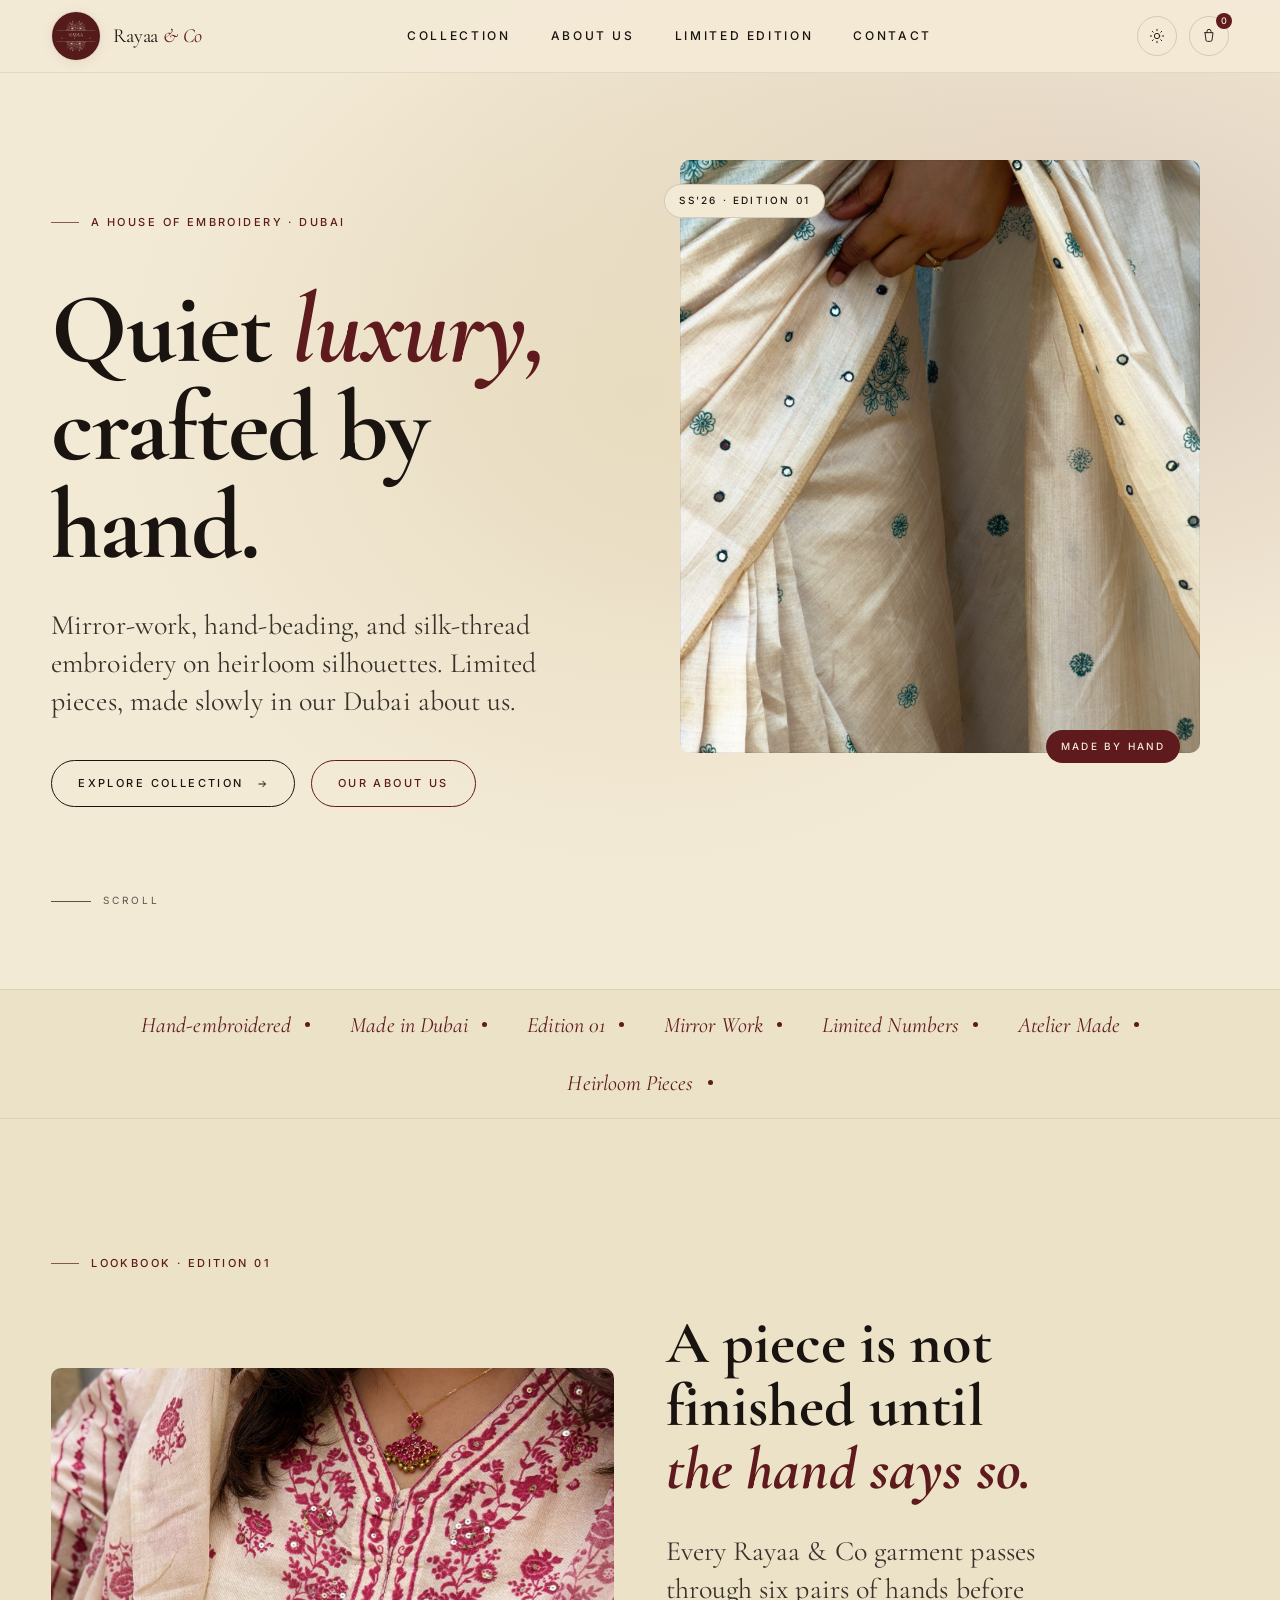
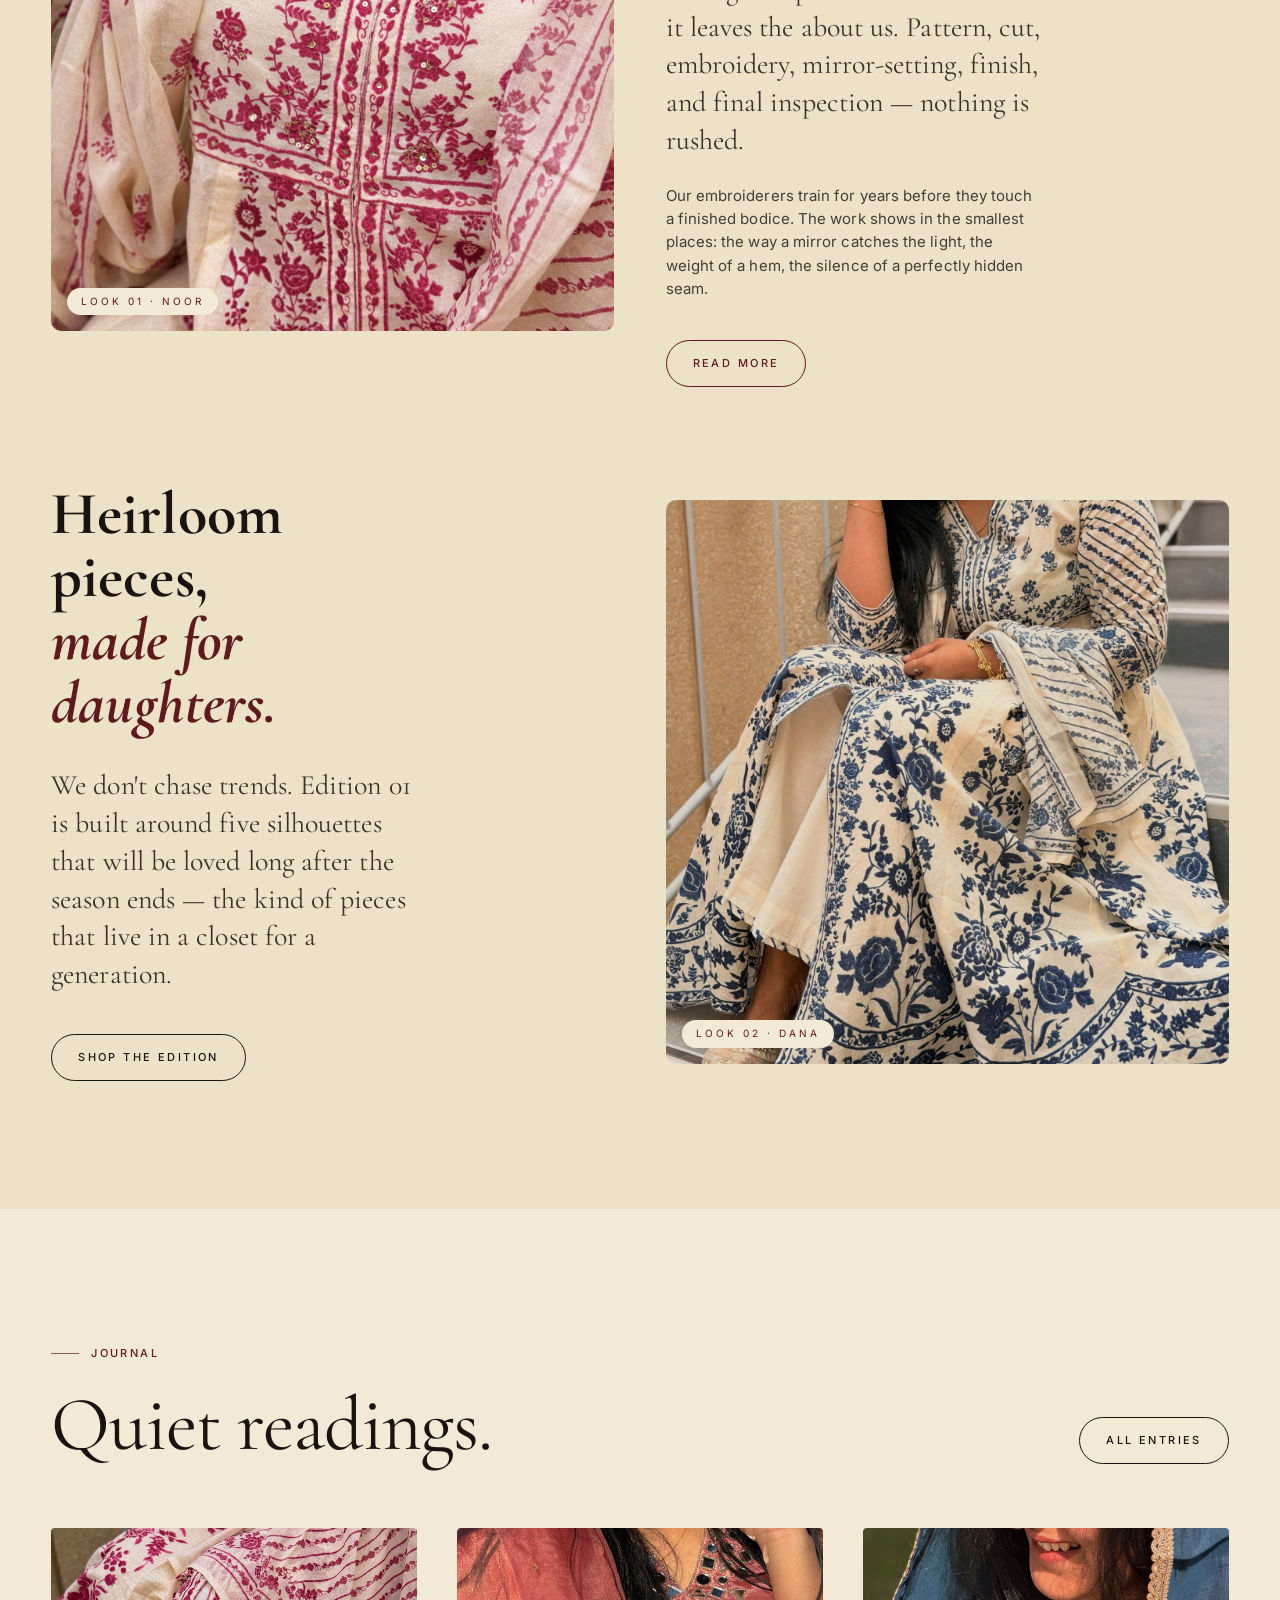
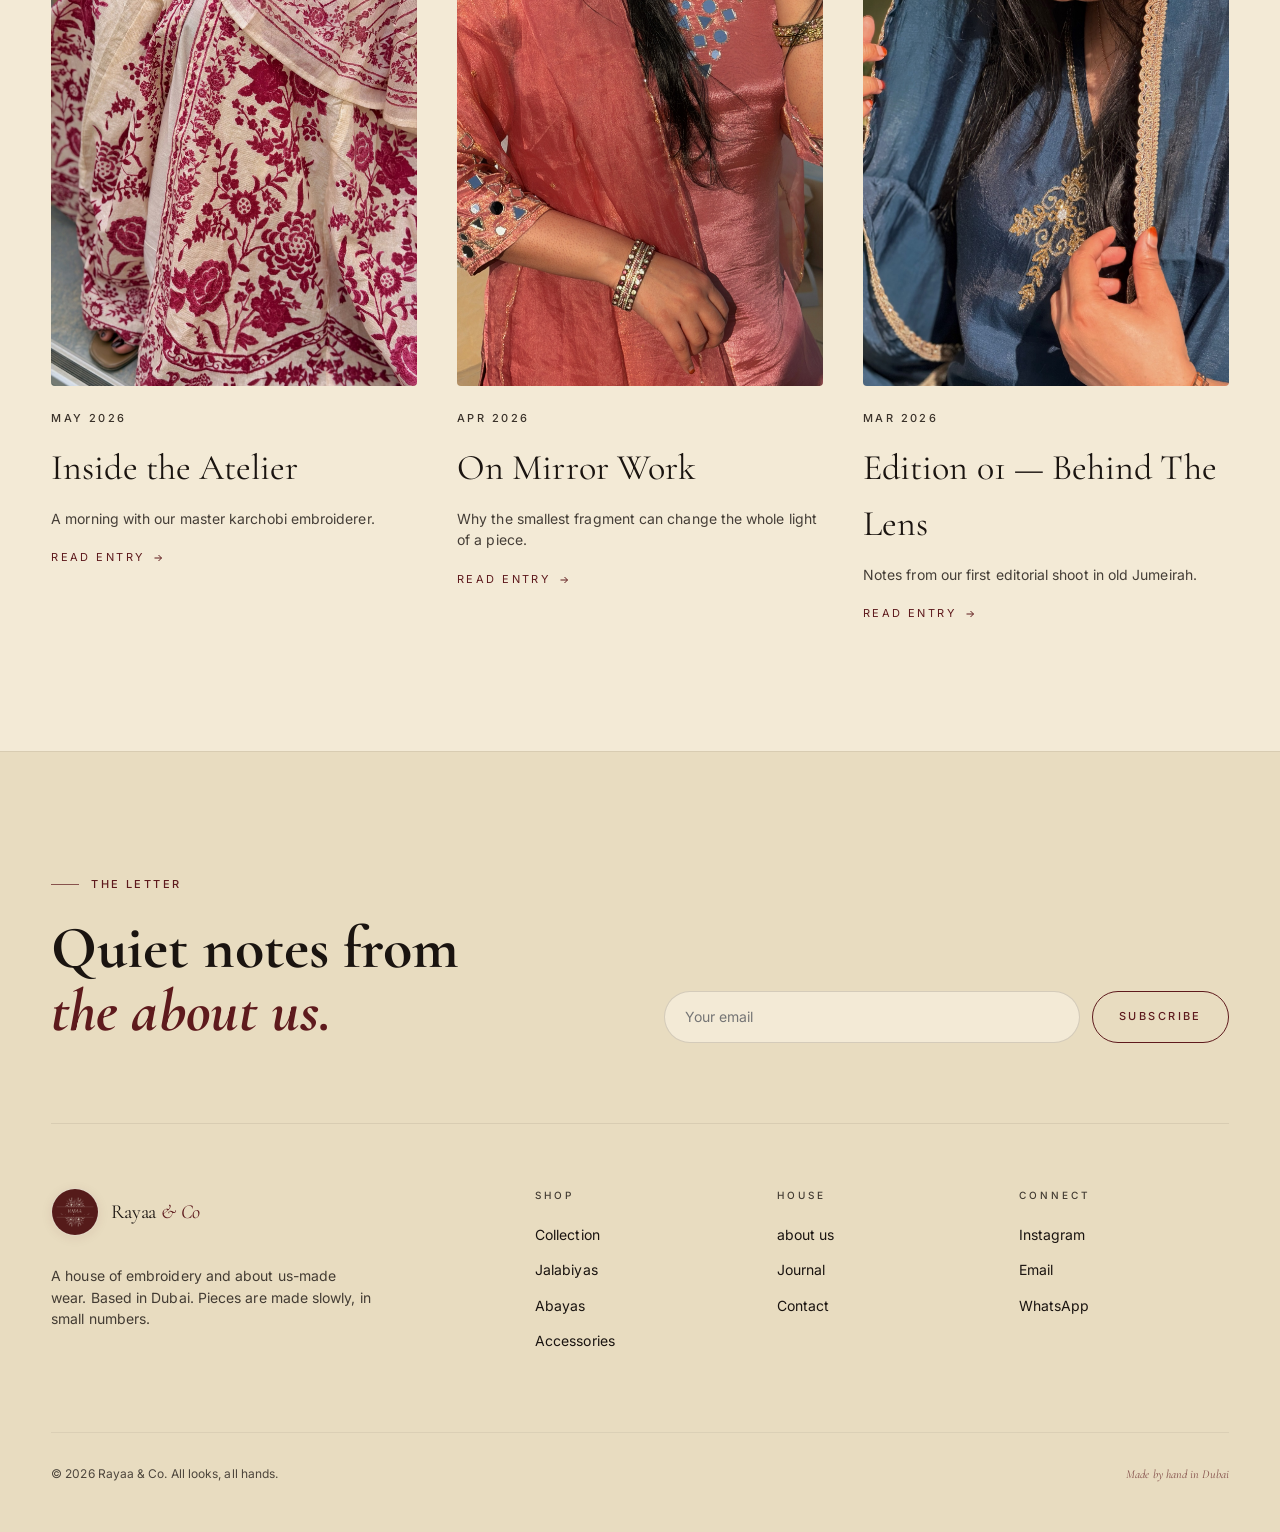
==== index.html @ 9dae48d7 "initial commit" ====
<!doctype html>
<html lang="en">
  <head>
    <meta charset="utf-8" />
    <meta
      name="viewport"
      content="width=device-width, initial-scale=1, viewport-fit=cover"
    />
    <meta
      name="theme-color"
      content="#f3ead6"
      media="(prefers-color-scheme: light)"
    />
    <meta
      name="theme-color"
      content="#14100c"
      media="(prefers-color-scheme: dark)"
    />
    <title>Rayaa & Co — A House of Embroidery</title>
    <meta
      name="description"
      content="Quiet luxury, crafted by hand. Mirror-work, hand-beading and silk-thread embroidery on heirloom silhouettes. Dubai."
    />
    <link rel="icon" href="assets/logo-img.PNG" type="image/png" />
    <link rel="apple-touch-icon" href="assets/logo-img.PNG" />
    <link rel="preload" as="image" href="assets/images/look-09.jpg" />
    <link rel="stylesheet" href="assets/css/styles.css" />
    <script>
      (function () {
        try {
          var t = localStorage.getItem("rayaa-theme");
          if (!t)
            t = matchMedia("(prefers-color-scheme: dark)").matches
              ? "dark"
              : "light";
          document.documentElement.setAttribute("data-theme", t);
        } catch (e) {}
      })();
    </script>
  </head>
  <body>
    <header class="site-header">
      <div class="wrap nav-inner">
        <a href="index.html" class="logo-link" aria-label="Rayaa & Co — home">
          <span class="logo-mark" aria-hidden="true"
            ><img src="assets/logo-img.PNG" alt="" width="36" height="36"
          /></span>
          <span class="logo-text">Rayaa <em>&amp; Co</em></span>
        </a>
        <nav class="nav-links" aria-label="Primary">
          <a href="collection.html" data-nav-link="collection" class="nav-link"
            >Collection</a
          >
          <a href="about us.html" data-nav-link="about us" class="nav-link"
            >about us</a
          >
          <a
            href="limitededition.html"
            data-nav-link="Limited Edition"
            class="nav-link"
            >Limited Edition</a
          >
          <a href="contact.html" data-nav-link="contact" class="nav-link"
            >Contact</a
          >
        </nav>
        <div class="nav-actions">
          <button
            type="button"
            class="icon-btn theme-toggle"
            aria-label="Switch theme"
          >
            <svg
              width="16"
              height="16"
              viewBox="0 0 24 24"
              fill="none"
              stroke="currentColor"
              stroke-width="1.4"
              stroke-linecap="round"
              stroke-linejoin="round"
            >
              <g class="icon-sun">
                <circle cx="12" cy="12" r="4"></circle>
                <path
                  d="M12 2v2M12 20v2M4.93 4.93l1.41 1.41M17.66 17.66l1.41 1.41M2 12h2M20 12h2M4.93 19.07l1.41-1.41M17.66 6.34l1.41-1.41"
                ></path>
              </g>
              <g class="icon-moon" style="display: none">
                <path d="M21 12.8A9 9 0 1 1 11.2 3a7 7 0 0 0 9.8 9.8Z"></path>
              </g>
            </svg>
          </button>
          <button type="button" class="icon-btn" aria-label="Cart">
            <svg
              width="16"
              height="16"
              viewBox="0 0 24 24"
              fill="none"
              stroke="currentColor"
              stroke-width="1.4"
              stroke-linecap="round"
              stroke-linejoin="round"
            >
              <path
                d="M6 7h12l-1.5 11.2A2 2 0 0 1 14.5 20h-5A2 2 0 0 1 7.5 18.2L6 7Z"
              ></path>
              <path d="M9 7V5a3 3 0 0 1 6 0v2"></path>
            </svg>
            <span class="cart-count">0</span>
          </button>
          <button
            type="button"
            class="icon-btn hamburger"
            aria-label="Open menu"
            aria-expanded="false"
            aria-controls="mobile-nav"
          >
            <span class="bar"></span><span class="bar"></span>
          </button>
        </div>
      </div>
    </header>

    <div id="mobile-nav" class="mobile-nav" aria-hidden="true">
      <button
        type="button"
        class="mobile-nav-backdrop"
        aria-label="Close menu"
      ></button>
      <nav class="mobile-nav-panel" aria-label="Mobile">
        <div class="mobile-nav-head">
          <span class="eyebrow no-rule">Menu</span
          ><span class="badge-text">SS'26 · Edition 01</span>
        </div>
        <ul class="mobile-nav-list">
          <li>
            <a href="collection.html" data-nav-link="collection"
              ><span class="label">Collection</span
              ><span class="num">01</span></a
            >
          </li>
          <li>
            <a href="about us.html" data-nav-link="about us"
              ><span class="label">about us</span><span class="num">02</span></a
            >
          </li>
          <li>
            <a href="limitededition.html" data-nav-link="journal"
              ><span class="label">Journal</span><span class="num">03</span></a
            >
          </li>
          <li>
            <a href="contact.html" data-nav-link="contact"
              ><span class="label">Contact</span><span class="num">04</span></a
            >
          </li>
        </ul>
        <div class="mobile-nav-foot">
          <a href="mailto:hello@rayaaandco.com">hello@rayaaandco.com</a>
          <a
            class="ig"
            href="https://instagram.com/rayaa_and_co"
            target="_blank"
            rel="noreferrer"
            >@rayaa_and_co</a
          >
          <p class="note">Made by hand in Dubai</p>
        </div>
      </nav>
    </div>

    <main>
      <section class="hero">
        <div class="wrap hero-grid">
          <div>
            <p class="hero-eyebrow eyebrow">A House of Embroidery · Dubai</p>
            <h1 class="display">
              Quiet <em>luxury,</em><br />crafted by hand.
            </h1>
            <p class="hero-lede lede mt-8 max-w-42">
              Mirror-work, hand-beading, and silk-thread embroidery on heirloom
              silhouettes. Limited pieces, made slowly in our Dubai about us.
            </p>
            <div class="hero-cta mt-10 flex flex-wrap gap-4 items-center">
              <a href="collection.html" class="btn">
                Explore Collection
                <svg
                  width="12"
                  height="12"
                  viewBox="0 0 24 24"
                  fill="none"
                  stroke="currentColor"
                  stroke-width="2"
                >
                  <path d="M5 12h14M13 6l6 6-6 6" />
                </svg>
              </a>
              <a href="about us.html" class="btn btn-maroon">Our about us</a>
            </div>
          </div>

          <div class="hero-image-col">
            <div class="hero-image-wrap">
              <div class="hero-frame">
                <div class="img">
                  <img
                    src="assets/images/look-09.jpg"
                    alt="Rayaa & Co — hero look"
                    fetchpriority="high"
                    decoding="async"
                  />
                </div>
              </div>
              <span class="hero-pill tl">SS'26 · Edition 01</span>
              <span class="hero-pill br">Made by hand</span>
            </div>
          </div>
        </div>

        <div class="wrap scroll-indicator">
          <span class="rule"></span>Scroll
        </div>
      </section>

      <div class="marquee" id="marquee" aria-hidden="true"></div>

      <section style="background: var(--bg-soft)">
        <div class="wrap">
          <p class="eyebrow mb-10">Lookbook · Edition 01</p>

          <div class="split">
            <div>
              <div class="lookbook-img">
                <img
                  src="assets/images/look-04.jpg"
                  alt="Editorial Look 01"
                  loading="lazy"
                  decoding="async"
                />
                <span class="pill">Look 01 · Noor</span>
              </div>
            </div>
            <div>
              <div class="max-w-42">
                <h2 class="h-lg">
                  A piece is not finished until <br /><em>the hand says so.</em>
                </h2>
                <p class="lede mt-8">
                  Every Rayaa &amp; Co garment passes through six pairs of hands
                  before it leaves the about us. Pattern, cut, embroidery,
                  mirror-setting, finish, and final inspection — nothing is
                  rushed.
                </p>
                <p class="mt-6 opacity-80">
                  Our embroiderers train for years before they touch a finished
                  bodice. The work shows in the smallest places: the way a
                  mirror catches the light, the weight of a hem, the silence of
                  a perfectly hidden seam.
                </p>
                <a href="about us.html" class="btn btn-maroon mt-10"
                  >Read more</a
                >
              </div>
            </div>
          </div>

          <div class="split reverse mt-24">
            <div>
              <div class="lookbook-img">
                <img
                  src="assets/images/look-13.jpg"
                  alt="Editorial Look 02"
                  loading="lazy"
                  decoding="async"
                />
                <span class="pill">Look 02 · Dana</span>
              </div>
            </div>
            <div>
              <div class="max-w-42">
                <h2 class="h-lg">
                  Heirloom pieces, <br /><em>made for daughters.</em>
                </h2>
                <p class="lede mt-8">
                  We don't chase trends. Edition 01 is built around five
                  silhouettes that will be loved long after the season ends —
                  the kind of pieces that live in a closet for a generation.
                </p>
                <a href="collection.html" class="btn mt-10">Shop the Edition</a>
              </div>
            </div>
          </div>
        </div>
      </section>

      <section>
        <div class="wrap">
          <div
            class="flex flex-col md:flex-row md:items-end md:justify-between gap-6 md:gap-10 mb-12 md:mb-16"
          >
            <div>
              <p class="eyebrow mb-6">Journal</p>
              <h2 class="h-xl">Quiet readings.</h2>
            </div>
            <div>
              <a href="limitededition.html" class="btn inline-flex"
                >All entries</a
              >
            </div>
          </div>
          <div
            class="grid grid-cols-1 md:grid-cols-3 gap-10"
            id="journal-teaser"
          ></div>
        </div>
      </section>
    </main>

    <footer class="site-footer">
      <div class="wrap">
        <div class="footer-letter">
          <div>
            <p class="eyebrow mb-6">The Letter</p>
            <h3 class="h-lg">Quiet notes from <br /><em>the about us.</em></h3>
          </div>
          <form class="footer-form" id="newsletter-form" novalidate>
            <input
              type="email"
              name="email"
              placeholder="Your email"
              aria-label="Your email"
            />
            <button type="submit" class="btn btn-maroon">Subscribe</button>
          </form>
        </div>

        <div class="footer-cols">
          <div class="footer-brand">
            <a
              href="index.html"
              class="logo-link"
              aria-label="Rayaa & Co — home"
            >
              <span class="logo-mark size-48"
                ><img src="assets/logo-img.PNG" alt="" width="48" height="48"
              /></span>
              <span class="logo-text">Rayaa <em>&amp; Co</em></span>
            </a>
            <p>
              A house of embroidery and about us-made wear. Based in Dubai.
              Pieces are made slowly, in small numbers.
            </p>
          </div>
          <div class="footer-col">
            <h4>Shop</h4>
            <ul>
              <li><a href="collection.html">Collection</a></li>
              <li><a href="collection.html?cat=jalabiyas">Jalabiyas</a></li>
              <li><a href="collection.html?cat=abayas">Abayas</a></li>
              <li><a href="collection.html?cat=accessories">Accessories</a></li>
            </ul>
          </div>
          <div class="footer-col">
            <h4>House</h4>
            <ul>
              <li><a href="about us.html">about us</a></li>
              <li><a href="limitededition.html">Journal</a></li>
              <li><a href="contact.html">Contact</a></li>
            </ul>
          </div>
          <div class="footer-col">
            <h4>Connect</h4>
            <ul>
              <li>
                <a
                  href="https://instagram.com/rayaa_and_co"
                  target="_blank"
                  rel="noreferrer"
                  >Instagram</a
                >
              </li>
              <li><a href="mailto:hello@rayaaandco.com">Email</a></li>
              <li>
                <a
                  href="https://wa.me/971000000000"
                  target="_blank"
                  rel="noreferrer"
                  >WhatsApp</a
                >
              </li>
            </ul>
          </div>
        </div>

        <div class="footer-base">
          <p>
            © <span data-year>2026</span> Rayaa &amp; Co. All looks, all hands.
          </p>
          <p class="signature">Made by hand in Dubai</p>
        </div>
      </div>
    </footer>

    <script src="assets/js/products.js" defer></script>
    <script src="assets/js/main.js" defer></script>
    <script defer>
      document.addEventListener("DOMContentLoaded", function () {
        if (window.RAYAA) {
          window.RAYAA.renderMarquee("marquee");
          window.RAYAA.renderProductGrid("featured-grid", 8);
          window.RAYAA.renderJournalTeaser("journal-teaser");
          var vb = document.getElementById("view-all-btn");
          if (vb && window.RAYAA_PRODUCTS)
            vb.textContent = "View All (" + window.RAYAA_PRODUCTS.length + ")";
        }
      });
    </script>
  </body>
</html>
---- assets/css/styles.css ----
/* ─────────────────────────────────────────────────────────────────────────
   RAYAA & CO — Static site (no animations / no transitions)
   ───────────────────────────────────────────────────────────────────────── */

@import url("https://fonts.googleapis.com/css2?family=Cormorant+Garamond:ital,wght@0,400;0,500;0,600;1,400;1,500;1,600&family=Inter:wght@300;400;500;600&display=swap");

:root {
  --bg: #f3ead6;
  --bg-soft: #ece2c8;
  --bg-warm: #e8dcc0;
  --ink: #1a1410;
  --ink-soft: #3a322a;
  --maroon: #5e1a1d;
  --maroon-deep: #3f1012;
  --rule: rgba(26, 20, 16, 0.14);
  --rule-soft: rgba(26, 20, 16, 0.08);
  --paper: #faf3e0;

  --font-display: "Cormorant Garamond", "EB Garamond", Garamond, serif;
  --font-body: "Inter", system-ui, -apple-system, sans-serif;

  --gutter: clamp(20px, 4vw, 56px);
  --section-pad: clamp(72px, 10vw, 160px);
  --radius-image: 4px;
}

[data-theme="dark"] {
  --bg: #14100c;
  --bg-soft: #1a1410;
  --bg-warm: #221a14;
  --ink: #f0e6cf;
  --ink-soft: #c8b89b;
  --maroon: #c4555a;
  --maroon-deep: #8b2c30;
  --rule: rgba(240, 230, 207, 0.18);
  --rule-soft: rgba(240, 230, 207, 0.08);
  --paper: #1f1812;
}

* {
  box-sizing: border-box;
}

*::before,
*::after {
  box-sizing: border-box;
}

html,
body {
  margin: 0;
  padding: 0;
}

html,
body {
  overflow-x: clip;
}

body {
  background: var(--bg);
  color: var(--ink);
  font-family: var(--font-body);
  font-size: 15px;
  line-height: 1.55;
  letter-spacing: 0.005em;
  -webkit-font-smoothing: antialiased;
  text-rendering: optimizeLegibility;
  min-height: 100vh;
}

img,
svg {
  display: block;
  max-width: 100%;
}

img {
  height: auto;
}

a {
  color: inherit;
  text-decoration: none;
}

button {
  font: inherit;
  cursor: pointer;
  background: none;
  border: 0;
  color: inherit;
  padding: 0;
}

input,
textarea,
select {
  font: inherit;
  color: inherit;
}

ul,
ol {
  list-style: none;
  margin: 0;
  padding: 0;
}

h1,
h2,
h3,
h4,
h5,
h6,
p {
  margin: 0;
}

main {
  display: block;
}

/* Typography */
.font-display {
  font-family: var(--font-display);
  font-weight: 400;
}

.font-body {
  font-family: var(--font-body);
}

.italic {
  font-style: italic;
}

.eyebrow {
  font-family: var(--font-body);
  font-size: 11px;
  font-weight: 500;
  letter-spacing: 0.22em;
  text-transform: uppercase;
  color: var(--maroon);
  display: inline-flex;
  align-items: center;
  gap: 12px;
}

.eyebrow::before {
  content: "";
  width: 28px;
  height: 1px;
  background: currentColor;
  opacity: 0.7;
}

.eyebrow.no-rule::before {
  display: none;
}

.display {
  font-family: var(--font-display);
  font-size: 100px;
  line-height: 0.98;
  letter-spacing: -0.02em;
}

.display em {
  font-style: italic;
  color: var(--maroon);
}

.h-xl {
  font-family: var(--font-display);
  font-size: clamp(36px, 6vw, 84px);
  font-weight: 400;
  line-height: 1.02;
  letter-spacing: -0.015em;
}

.h-lg {
  font-family: var(--font-display);
  font-size: 60px;
  /* font-weight: 400; */
  line-height: 1.05;
}

.h-md {
  font-family: var(--font-display);
  font-size: clamp(22px, 3vw, 36px);
  font-weight: 400;
}

.lede {
  font-family: var(--font-display);
  font-size: clamp(19px, 2.4vw, 28px);
  line-height: 1.35;
  color: var(--ink-soft);
}

.h-xl em,
.h-lg em,
.h-md em {
  font-style: italic;
  color: var(--maroon);
}

.display,
.h-xl,
.h-lg {
  overflow-wrap: anywhere;
  word-break: normal;
}

.max-w-14 {
  max-width: 14ch;
}

.max-w-16 {
  max-width: 16ch;
}

.max-w-18 {
  max-width: 18ch;
}

.max-w-22 {
  max-width: 22ch;
}

.max-w-36 {
  max-width: 36ch;
}

.max-w-42 {
  max-width: 42ch;
}

.max-w-44 {
  max-width: 44ch;
}

.max-w-48 {
  max-width: 48ch;
}

.opacity-50 {
  opacity: 0.5;
}

.opacity-60 {
  opacity: 0.6;
}

.opacity-70 {
  opacity: 0.7;
}

.opacity-80 {
  opacity: 0.8;
}

.opacity-85 {
  opacity: 0.85;
}

/* Layout */
.wrap {
  max-width: 1440px;
  margin: 0 auto;
  padding-left: max(var(--gutter), env(safe-area-inset-left));
  padding-right: max(var(--gutter), env(safe-area-inset-right));
  position: relative;
}

section {
  padding: var(--section-pad) 0;
  position: relative;
}

.relative {
  position: relative;
}

.absolute {
  position: absolute;
}

.fixed {
  position: fixed;
}

.inset-0 {
  top: 0;
  right: 0;
  bottom: 0;
  left: 0;
}

.z-10 {
  z-index: 10;
}

.z-20 {
  z-index: 20;
}

.z-40 {
  z-index: 40;
}

.z-50 {
  z-index: 50;
}

.flex {
  display: flex;
}

.inline-flex {
  display: inline-flex;
}

.grid {
  display: grid;
}

.items-center {
  align-items: center;
}

.items-end {
  align-items: flex-end;
}

.items-start {
  align-items: flex-start;
}

.items-baseline {
  align-items: baseline;
}

.items-stretch {
  align-items: stretch;
}

.justify-between {
  justify-content: space-between;
}

.justify-center {
  justify-content: center;
}

.flex-1 {
  flex: 1 1 0;
}

.flex-col {
  flex-direction: column;
}

.flex-wrap {
  flex-wrap: wrap;
}

.gap-2 {
  gap: 0.5rem;
}

.gap-3 {
  gap: 0.75rem;
}

.gap-4 {
  gap: 1rem;
}

.gap-6 {
  gap: 1.5rem;
}

.gap-8 {
  gap: 2rem;
}

.gap-10 {
  gap: 2.5rem;
}

.gap-12 {
  gap: 3rem;
}

.gap-y-12 {
  row-gap: 3rem;
}

.gap-y-24 {
  row-gap: 6rem;
}

.gap-x-8 {
  column-gap: 2rem;
}

.text-right {
  text-align: right;
}

.text-center {
  text-align: center;
}

.uppercase {
  text-transform: uppercase;
}

.block {
  display: block;
}

.hidden {
  display: none;
}

.mt-1 {
  margin-top: 0.25rem;
}

.mt-3 {
  margin-top: 0.75rem;
}

.mt-4 {
  margin-top: 1rem;
}

.mt-5 {
  margin-top: 1.25rem;
}

.mt-6 {
  margin-top: 1.5rem;
}

.mt-8 {
  margin-top: 2rem;
}

.mt-10 {
  margin-top: 2.5rem;
}

.mt-12 {
  margin-top: 3rem;
}

.mt-14 {
  margin-top: 3.5rem;
}

.mt-16 {
  margin-top: 4rem;
}

.mt-20 {
  margin-top: 5rem;
}

.mt-24 {
  margin-top: clamp(56px, 9vw, 96px);
}

.mb-3 {
  margin-bottom: 0.75rem;
}

.mb-5 {
  margin-bottom: 1.25rem;
}

.mb-6 {
  margin-bottom: 1.5rem;
}

.mb-8 {
  margin-bottom: 2rem;
}

.mb-10 {
  margin-bottom: 2.5rem;
}

.mb-12 {
  margin-bottom: 3rem;
}

.mb-14 {
  margin-bottom: 3.5rem;
}

.pt-6 {
  padding-top: 1.5rem;
}

.pt-8 {
  padding-top: 2rem;
}

.pt-12 {
  padding-top: 3rem;
}

.pt-16 {
  padding-top: 4rem;
}

.pt-32 {
  padding-top: 8rem;
}

.pt-40 {
  padding-top: 10rem;
}

.pb-16 {
  padding-bottom: 4rem;
}

.pb-20 {
  padding-bottom: 5rem;
}

.space-y-1>*+* {
  margin-top: 0.25rem;
}

.space-y-3>*+* {
  margin-top: 0.75rem;
}

.space-y-4>*+* {
  margin-top: 1rem;
}

.space-y-6>*+* {
  margin-top: 1.5rem;
}

.text-sm {
  font-size: 0.875rem;
}

.text-base {
  font-size: 1rem;
}

.text-xs {
  font-size: 0.75rem;
}

.tracking-wider {
  letter-spacing: 0.22em;
}

.tracking-widest {
  letter-spacing: 0.3em;
}

.font-medium {
  font-weight: 500;
}

.sr-only {
  position: absolute;
  width: 1px;
  height: 1px;
  padding: 0;
  margin: -1px;
  overflow: hidden;
  clip: rect(0, 0, 0, 0);
  white-space: nowrap;
  border: 0;
}

/* Grid helpers */
.grid-cols-1 {
  grid-template-columns: 1fr;
}

.grid-cols-2 {
  grid-template-columns: repeat(2, minmax(0, 1fr));
}

.grid-cols-12 {
  grid-template-columns: repeat(12, minmax(0, 1fr));
}

.col-span-12 {
  grid-column: span 12 / span 12;
}

.col-span-2 {
  grid-column: span 2 / span 2;
}

@media (min-width: 768px) {
  .md\:grid-cols-2 {
    grid-template-columns: repeat(2, minmax(0, 1fr));
  }

  .md\:grid-cols-3 {
    grid-template-columns: repeat(3, minmax(0, 1fr));
  }

  .md\:grid-cols-4 {
    grid-template-columns: repeat(4, minmax(0, 1fr));
  }

  .md\:grid-cols-5 {
    grid-template-columns: repeat(5, minmax(0, 1fr));
  }

  .md\:flex-row {
    flex-direction: row;
  }

  .md\:items-end {
    align-items: flex-end;
  }

  .md\:justify-between {
    justify-content: space-between;
  }

  .md\:hidden {
    display: none;
  }

  .md\:flex {
    display: flex;
  }

  .md\:inline-flex {
    display: inline-flex;
  }

  .md\:pt-40 {
    padding-top: 10rem;
  }

  .md\:mt-16 {
    margin-top: 4rem;
  }

  .md\:mt-20 {
    margin-top: 5rem;
  }

  .md\:mb-20 {
    margin-bottom: 5rem;
  }

  .md\:mb-16 {
    margin-bottom: 4rem;
  }

  .md\:gap-10 {
    gap: 2.5rem;
  }
}

/* Header / Nav */
.site-header {
  position: fixed;
  top: 0;
  left: 0;
  right: 0;
  z-index: 50;
  background: color-mix(in srgb, var(--bg) 92%, transparent);
  border-bottom: 1px solid var(--rule-soft);
  -webkit-backdrop-filter: blur(8px);
  backdrop-filter: blur(8px);
}

.nav-inner {
  display: flex;
  align-items: center;
  justify-content: space-between;
  height: 64px;
  gap: 12px;
}

@media (min-width: 768px) {
  .nav-inner {
    height: 72px;
  }
}

.logo-link {
  display: inline-flex;
  align-items: center;
  gap: 12px;
  flex-shrink: 0;
}

.logo-mark {
  width: 50px;
  height: 50px;
  border-radius: 50%;
  overflow: hidden;
  background: var(--bg);
  border: 1px solid var(--rule-soft);
  display: inline-flex;
  align-items: center;
  justify-content: center;
  flex-shrink: 0;
  box-shadow: 0 2px 12px rgba(94, 26, 29, 0.08);
}

.logo-mark img {
  width: 100%;
  height: 100%;
  object-fit: cover;
  object-position: center center;
  display: block;
}

.logo-mark.size-48 {
  width: 48px;
  height: 48px;
}

.logo-text {
  font-family: var(--font-display);
  font-size: 20px;
  letter-spacing: -0.01em;
  line-height: 1;
  display: none;
}

.logo-text em {
  color: var(--maroon);
  font-style: italic;
}

@media (min-width: 640px) {
  .logo-text {
    display: inline;
  }
}

.nav-links {
  display: none;
  align-items: center;
  gap: 40px;
}

@media (min-width: 768px) {
  .nav-links {
    display: flex;
  }
}

.nav-link {
  position: relative;
  font-size: 12px;
  font-weight: 500;
  letter-spacing: 0.22em;
  text-transform: uppercase;
  color: var(--ink);
  padding: 6px 0;
}

.nav-link.is-active {
  color: var(--maroon);
}

.nav-link.is-active::after {
  content: "";
  position: absolute;
  left: 0;
  bottom: -2px;
  width: 100%;
  height: 1px;
  background: var(--maroon);
}

.nav-actions {
  display: flex;
  align-items: center;
  gap: 8px;
}

@media (min-width: 768px) {
  .nav-actions {
    gap: 12px;
  }
}

.icon-btn {
  position: relative;
  display: inline-flex;
  align-items: center;
  justify-content: center;
  width: 40px;
  height: 40px;
  border-radius: 999px;
  border: 1px solid var(--rule);
  color: var(--ink);
  background: transparent;
}

.cart-count {
  position: absolute;
  top: -4px;
  right: -4px;
  width: 16px;
  height: 16px;
  font-size: 9px;
  display: inline-flex;
  align-items: center;
  justify-content: center;
  border-radius: 999px;
  background: var(--maroon);
  color: var(--bg);
  font-weight: 500;
}

/* Hamburger */
.hamburger {
  position: relative;
  display: inline-flex;
}

@media (min-width: 768px) {
  .hamburger {
    display: none;
  }
}

.hamburger .bar {
  display: block;
  width: 16px;
  height: 1.5px;
  background: currentColor;
  border-radius: 1px;
  position: absolute;
  left: 50%;
  top: 50%;
  transform: translate(-50%, -4px);
}

.hamburger .bar:nth-child(2) {
  transform: translate(-50%, 4px);
}

.hamburger.is-open .bar:nth-child(1) {
  transform: translate(-50%, 0) rotate(45deg);
}

.hamburger.is-open .bar:nth-child(2) {
  transform: translate(-50%, 0) rotate(-45deg);
}

/* Mobile sheet (no slide animation — open/close instant) */
.mobile-nav {
  position: fixed;
  inset: 0;
  z-index: 40;
  display: none;
}

.mobile-nav.is-open {
  display: block;
}

.mobile-nav-backdrop {
  position: absolute;
  inset: 0;
  background: color-mix(in srgb, var(--ink) 36%, transparent);
  -webkit-backdrop-filter: blur(6px);
  backdrop-filter: blur(6px);
  border: 0;
  width: 100%;
  height: 100%;
}

.mobile-nav-panel {
  position: absolute;
  top: 0;
  right: 0;
  height: 100dvh;
  width: 86%;
  max-width: 420px;
  background: var(--bg);
  border-left: 1px solid var(--rule-soft);
  display: flex;
  flex-direction: column;
  overflow: hidden;
}

.mobile-nav-head {
  display: flex;
  align-items: center;
  justify-content: space-between;
  padding: 20px 24px 24px;
  border-bottom: 1px solid var(--rule-soft);
}

.mobile-nav-head .badge-text {
  font-size: 10px;
  letter-spacing: 0.3em;
  text-transform: uppercase;
  opacity: 0.7;
}

.mobile-nav-list {
  flex: 1;
  overflow-y: auto;
  padding: 20px 24px;
  -webkit-overflow-scrolling: touch;
}

.mobile-nav-list li a {
  display: flex;
  align-items: baseline;
  justify-content: space-between;
  gap: 24px;
  padding: 18px 0;
  border-bottom: 1px solid var(--rule-soft);
  color: var(--ink);
}

.mobile-nav-list li a.is-active {
  color: var(--maroon);
}

.mobile-nav-list li a .label {
  font-family: var(--font-display);
  font-size: clamp(28px, 7vw, 36px);
  line-height: 1;
}

.mobile-nav-list li a .num {
  font-size: 10px;
  letter-spacing: 0.3em;
  text-transform: uppercase;
  opacity: 0.6;
  color: var(--ink-soft);
}

.mobile-nav-foot {
  padding: 24px 24px 32px;
  padding-bottom: max(32px, env(safe-area-inset-bottom));
  border-top: 1px solid var(--rule-soft);
  display: flex;
  flex-direction: column;
  gap: 14px;
}

.mobile-nav-foot a {
  font-size: 14px;
}

.mobile-nav-foot .ig {
  font-size: 11px;
  letter-spacing: 0.22em;
  text-transform: uppercase;
  color: var(--maroon);
}

.mobile-nav-foot .note {
  font-size: 10px;
  letter-spacing: 0.3em;
  text-transform: uppercase;
  opacity: 0.6;
}

/* Buttons (no transitions) */
.btn {
  display: inline-flex;
  align-items: center;
  justify-content: center;
  gap: 12px;
  padding: 14px 26px;
  border: 1px solid var(--ink);
  background: transparent;
  color: var(--ink);
  font-family: var(--font-body);
  font-size: 11px;
  font-weight: 500;
  letter-spacing: 0.22em;
  text-transform: uppercase;
  border-radius: 999px;
  white-space: nowrap;
}

.btn:hover {
  background: var(--ink);
  color: var(--bg);
}

.btn-maroon {
  border-color: var(--maroon);
  color: var(--maroon);
}

.btn-maroon:hover {
  background: var(--maroon);
  color: var(--bg);
}

.btn svg {
  flex-shrink: 0;
}

@media (max-width: 480px) {
  .btn {
    padding: 13px 22px;
    font-size: 10.5px;
    letter-spacing: 0.2em;
  }
}

/* Hero (static gradient — no canvas, no entrance) */
.hero {
  position: relative;
  overflow: hidden;
  padding-top: 112px;
  padding-bottom: 64px;
  background:
    radial-gradient(60% 70% at 50% 40%, color-mix(in srgb, var(--bg-warm) 100%, transparent), transparent 70%),
    radial-gradient(80% 60% at 80% 30%, color-mix(in srgb, var(--maroon) 14%, transparent), transparent 70%),
    var(--bg);
}

@media (min-width: 768px) {
  .hero {
    padding-top: 160px;
    padding-bottom: 80px;
  }
}

.hero-grid {
  position: relative;
  z-index: 10;
  display: grid;
  grid-template-columns: 1fr;
  gap: 40px;
  align-items: center;
  min-height: 62vh;
}

@media (min-width: 768px) {
  .hero-grid {
    grid-template-columns: 7fr 5fr;
    gap: 24px;
    min-height: 70vh;
  }
}

@media (min-width: 1024px) {
  .hero-grid {
    grid-template-columns: 1fr 1fr;
  }
}

.hero-eyebrow {
  margin-bottom: 50px;
}

.hero-image-col {
  position: relative;
  padding: 0;
}

.hero-image-wrap {
  position: relative;
  margin: 0 auto;
  width: 100%;
  max-width: 520px;
  aspect-ratio: 3 / 4;
}

@media (max-width: 767px) {
  .hero-image-wrap {
    max-width: 360px;
    max-height: 60vh;
    aspect-ratio: 4 / 5;
  }
}

@media (max-width: 480px) {
  .hero-image-wrap {
    max-width: 320px;
    max-height: 56vh;
  }
}

.hero-frame {
  position: absolute;
  inset: 0;
  background: var(--paper);
  border-radius: 10px;
  overflow: hidden;
  height: 593px;
}

.hero-frame::after {
  content: "";
  position: absolute;
  inset: 0;
  border: 1px solid var(--rule-soft);
  border-radius: var(--radius-image);
  pointer-events: none;
}

.hero-frame .img {
  position: absolute;
  top: -14%;
  bottom: -14%;
  left: 0;
  right: 0;
}

@media (max-width: 767px) {
  .hero-frame .img {
    top: -6%;
    bottom: -6%;
  }
}

.hero-frame .img img {
  width: 100%;
  height: 100%;
  object-fit: cover;
  object-position: center top;
  display: block;
}

.hero-pill {
  position: absolute;
  z-index: 20;
  padding: 8px 14px;
  font-size: 10px;
  letter-spacing: 0.22em;
  text-transform: uppercase;
  font-weight: 500;
  background: var(--bg);
  border: 1px solid var(--rule);
  border-radius: 999px;
  white-space: nowrap;
}

@media (max-width: 480px) {
  .hero-pill {
    font-size: 9px;
    padding: 6px 12px;
  }
}

.hero-pill.tl {
  left: 4px;
  top: 16px;
}

.hero-pill.br {
  right: 4px;
  bottom: 24px;
  background: var(--maroon);
  color: var(--bg);
  border-color: transparent;
}

@media (min-width: 640px) {
  .hero-pill.tl {
    left: -16px;
    top: 24px;
  }

  .hero-pill.br {
    right: 20px;
    bottom: 90px;
  }
}

.scroll-indicator {
  position: relative;
  z-index: 10;
  margin-top: 40px;
  display: flex;
  align-items: center;
  gap: 12px;
  font-size: 10px;
  letter-spacing: 0.3em;
  text-transform: uppercase;
  opacity: 0.7;
}

.scroll-indicator .rule {
  display: block;
  width: 40px;
  height: 1px;
  background: currentColor;
}

/* Marquee — static row, no scrolling animation */
.marquee {
  border-top: 1px solid var(--rule-soft);
  border-bottom: 1px solid var(--rule-soft);
  padding: 18px 0;
  background: var(--bg-soft);
  overflow: hidden;
}

.marquee-track {
  display: flex;
  flex-wrap: wrap;
  justify-content: center;
  gap: 1.5rem 2.5rem;
  font-family: var(--font-display);
  font-size: clamp(16px, 3vw, 22px);
  padding: 0 var(--gutter);
}

.marquee-track>span {
  display: inline-flex;
  align-items: center;
  gap: 14px;
}

.marquee-track .dot {
  width: 5px;
  height: 5px;
  border-radius: 50%;
  background: var(--maroon);
  display: inline-block;
  flex-shrink: 0;
}

.marquee em {
  font-style: italic;
  color: var(--maroon);
}

/* Editorial split */
.split {
  display: grid;
  grid-template-columns: 1fr;
  gap: var(--gutter);
  align-items: center;
}

@media (min-width: 901px) {
  .split {
    grid-template-columns: 1fr 1fr;
  }

  .split.reverse {
    direction: rtl;
  }

  .split.reverse>* {
    direction: ltr;
  }
}

/* Product cards — no transitions, no hover lift */
.product-grid {
  display: grid;
  grid-template-columns: repeat(2, minmax(0, 1fr));
  column-gap: 14px;
  row-gap: 48px;
}

@media (min-width: 520px) {
  .product-grid {
    grid-template-columns: repeat(auto-fill, minmax(min(220px, 100%), 1fr));
    column-gap: 24px;
    row-gap: 72px;
  }
}

@media (min-width: 768px) {
  .product-grid {
    column-gap: 32px;
    row-gap: 96px;
  }
}

.product-card {
  position: relative;
  display: flex;
  flex-direction: column;
}

.product-card .frame {
  position: relative;
  aspect-ratio: 3 / 4;
  background: var(--paper);
  overflow: hidden;
  border-radius: var(--radius-image);
  margin-top: 2px;
}

@media (max-width: 767px) {
  .product-card .frame {
    margin-top: 12%;
  }
}

.product-card .frame::after {
  content: "";
  position: absolute;
  inset: 0;
  border: 1px solid var(--rule-soft);
  border-radius: var(--radius-image);
  pointer-events: none;
  overflow: hidden;
}

.product-card .figure {
  position: absolute;
  inset: -10% 0 0 0;
  border-radius: var(--radius-image);
  overflow: hidden;
}

@media (max-width: 480px) {
  .product-card .figure {
    inset: -6% 0 0 0;
  }
}

.product-card .figure img {
  width: 100%;
  height: 100%;
  object-fit: cover;
  object-position: center;
  display: block;
}

.product-card .figure .tint {
  position: absolute;
  inset: 0;
  pointer-events: none;
  border-radius: inherit;
}

.product-card .figure .tint-color {
  mix-blend-mode: color;
  opacity: 0.92;
}

.product-card .figure .tint-shade {
  background: linear-gradient(180deg, rgba(0, 0, 0, 0.05), rgba(0, 0, 0, 0.18));
  mix-blend-mode: multiply;
  opacity: 0.85;
}

.product-card .meta {
  padding-top: 18px;
  display: flex;
  justify-content: space-between;
  align-items: baseline;
  gap: 12px;
}

.product-card .meta-left {
  min-width: 0;
  flex: 1;
}

.product-card .name {
  font-family: var(--font-display);
  font-size: 19px;
  letter-spacing: -0.005em;
  margin: 0;
}

.product-card .cat {
  font-size: 12px;
  margin-top: 4px;
  text-transform: uppercase;
  letter-spacing: 0.18em;
  color: var(--ink-soft);
  opacity: 0.75;
}

.product-card .price {
  font-family: var(--font-body);
  font-size: 13px;
  letter-spacing: 0.04em;
  color: var(--ink);
  font-weight: 500;
}

.product-card .compare {
  display: block;
  font-size: 11px;
  text-decoration: line-through;
  opacity: 0.5;
}

.product-card .swatch-row {
  display: flex;
  gap: 6px;
  margin-top: 10px;
}

.product-card .swatch {
  width: 14px;
  height: 14px;
  border-radius: 50%;
  border: 1px solid var(--rule);
  padding: 0;
  cursor: pointer;
}

.product-card .swatch.is-active {
  border-color: var(--ink);
  box-shadow: 0 0 0 2px var(--bg), 0 0 0 3px var(--ink);
}

.product-card .badge {
  position: absolute;
  top: 12px;
  left: 12px;
  z-index: 5;
  font-family: var(--font-body);
  font-size: 9px;
  letter-spacing: 0.24em;
  text-transform: uppercase;
  color: var(--maroon);
  background: var(--bg);
  padding: 6px 10px;
  border-radius: 999px;
  border: 1px solid var(--rule-soft);
}

/* Lookbook */
.lookbook-img {
  position: relative;
  aspect-ratio: 4 / 4;
  border-radius: 10px;
  overflow: hidden;
  width: 100%;
}

.lookbook-img img {
  position: absolute;
  inset: 0;
  width: 100%;
  height: 100%;
  object-fit: cover;
  display: block;
}

.lookbook-img .pill {
  position: absolute;
  bottom: 16px;
  left: 16px;
  font-size: 10px;
  letter-spacing: 0.3em;
  text-transform: uppercase;
  padding: 6px 14px;
  background: var(--bg);
  color: var(--maroon);
  border-radius: 999px;
  z-index: 2;
}

@media (max-width: 900px) {
  .lookbook-img {
    max-height: 78vh;
    aspect-ratio: 4 / 5;
  }
}

@media (max-width: 480px) {
  .lookbook-img {
    max-height: 70vh;
  }
}

/* Journal teaser */
.journal-card .img {
  position: relative;
  aspect-ratio: 4 / 5;
  overflow: hidden;
  border-radius: var(--radius-image);
}

.journal-card .img img {
  width: 100%;
  height: 100%;
  object-fit: cover;
  display: block;
}

.journal-card .eyebrow.no-rule {
  margin-top: 24px;
  color: var(--ink-soft);
}

.journal-card h3 {
  margin-top: 12px;
}

.journal-card p.excerpt {
  margin-top: 12px;
  opacity: 0.8;
  font-size: 14px;
}

.journal-card .read {
  display: inline-flex;
  align-items: center;
  gap: 8px;
  margin-top: 20px;
  font-size: 11px;
  letter-spacing: 0.22em;
  text-transform: uppercase;
  color: var(--maroon);
}

@media (max-width: 480px) {
  .journal-card .img {
    max-height: 70vh;
  }
}

/* Footer */
.site-footer {
  border-top: 1px solid var(--rule-soft);
  background: var(--bg-warm);
  padding-top: clamp(72px, 9vw, 140px);
  padding-bottom: 48px;
}

.footer-letter {
  display: grid;
  grid-template-columns: 1fr;
  gap: 40px;
  align-items: end;
  padding-bottom: 64px;
  border-bottom: 1px solid var(--rule-soft);
}

@media (min-width: 768px) {
  .footer-letter {
    grid-template-columns: 1fr 1fr;
    gap: 48px;
    padding-bottom: 80px;
  }
}

.footer-form {
  display: flex;
  flex-direction: column;
  gap: 12px;
  align-items: stretch;
}

@media (min-width: 640px) {
  .footer-form {
    flex-direction: row;
  }
}

.footer-form input {
  flex: 1;
  padding: 14px 20px;
  font-size: 14px;
  width: 100%;
  background: var(--bg);
  border: 1px solid var(--rule);
  border-radius: 999px;
  color: var(--ink);
  outline: none;
  min-width: 0;
}

.footer-form input:focus {
  border-color: var(--ink);
}

.footer-cols {
  display: grid;
  grid-template-columns: repeat(2, 1fr);
  gap: 32px 32px;
  padding-top: 48px;
}

@media (min-width: 768px) {
  .footer-cols {
    grid-template-columns: repeat(5, 1fr);
    padding-top: 64px;
    row-gap: 48px;
  }
}

.footer-brand {
  grid-column: span 2 / span 2;
}

.footer-brand p {
  font-size: 14px;
  opacity: 0.8;
  margin-top: 24px;
  max-width: 36ch;
}

.footer-col h4 {
  font-size: 10px;
  letter-spacing: 0.3em;
  text-transform: uppercase;
  margin-bottom: 20px;
  opacity: 0.8;
  font-weight: 500;
}

.footer-col ul li {
  margin-top: 12px;
}

.footer-col ul li:first-child {
  margin-top: 0;
}

.footer-col ul a {
  font-size: 14px;
}

.footer-col ul a:hover {
  color: var(--maroon);
}

.footer-base {
  margin-top: 80px;
  padding-top: 32px;
  display: flex;
  flex-direction: column;
  align-items: flex-start;
  justify-content: space-between;
  gap: 16px;
  font-size: 12px;
  opacity: 0.75;
  border-top: 1px solid var(--rule-soft);
}

@media (min-width: 768px) {
  .footer-base {
    flex-direction: row;
    align-items: center;
  }
}

.footer-base .signature {
  font-family: var(--font-display);
  font-style: italic;
  color: var(--maroon);
}

/* about us numbers */
.numbers {
  display: grid;
  grid-template-columns: repeat(2, 1fr);
  column-gap: 32px;
  row-gap: 48px;
}

@media (min-width: 768px) {
  .numbers {
    grid-template-columns: repeat(4, 1fr);
  }
}

.number .v {
  font-family: var(--font-display);
  font-size: clamp(56px, 9vw, 110px);
  line-height: 0.95;
  color: var(--maroon);
}

.number .l {
  margin-top: 12px;
  font-size: 12px;
  letter-spacing: 0.22em;
  text-transform: uppercase;
  opacity: 0.8;
  max-width: 18ch;
}

/* Process list */
.process {
  margin-top: 64px;
  display: grid;
  grid-template-columns: 1fr;
  gap: 40px;
}

@media (min-width: 768px) {
  .process {
    grid-template-columns: repeat(3, 1fr);
  }
}

.process .step .n {
  font-family: var(--font-display);
  font-style: italic;
  font-size: 30px;
  color: var(--maroon);
}

.process .step h3 {
  margin-top: 16px;
}

.process .step p {
  margin-top: 12px;
  opacity: 0.8;
}

/* Collection chips */
.chip-row {
  display: flex;
  flex-wrap: wrap;
  gap: 8px;
}

@media (min-width: 768px) {
  .chip-row {
    gap: 12px;
  }
}

.chip {
  padding: 10px 20px;
  font-size: 11px;
  letter-spacing: 0.22em;
  text-transform: uppercase;
  border-radius: 999px;
  border: 1px solid var(--rule);
  background: transparent;
  color: var(--ink);
  cursor: pointer;
  white-space: nowrap;
}

.chip.is-active {
  background: var(--ink);
  color: var(--bg);
  border-color: var(--ink);
}

/* Journal full */
.journal-entry {
  display: grid;
  grid-template-columns: 1fr;
  gap: 32px;
  align-items: center;
}

@media (min-width: 768px) {
  .journal-entry {
    grid-template-columns: 7fr 5fr;
    gap: 40px;
  }
}

.journal-entry .img {
  position: relative;
  aspect-ratio: 4 / 3;
  border-radius: var(--radius-image);
  overflow: hidden;
  width: 100%;
}

.journal-entry .img img {
  position: absolute;
  inset: 0;
  width: 100%;
  height: 100%;
  object-fit: cover;
  display: block;
}

.journal-entry .date {
  font-size: 11px;
  letter-spacing: 0.3em;
  text-transform: uppercase;
  opacity: 0.7;
}

.journal-entry h2 {
  margin-top: 16px;
}

.journal-entry .lede {
  margin-top: 24px;
}

.journal-entry .btn {
  margin-top: 32px;
}

@media (max-width: 480px) {
  .journal-entry .img {
    max-height: 60vh;
    aspect-ratio: 5 / 4;
  }
}

/* Contact */
.contact-img {
  position: relative;
  aspect-ratio: 4 / 4;
  border-radius: 50%;
  overflow: hidden;
  width: 100%;
}

.contact-img img {
  position: absolute;
  inset: 0;
  width: 100%;
  height: 100%;
  object-fit: cover;
  display: block;
}

@media (max-width: 900px) {
  .contact-img {
    max-height: 70vh;
  }
}

.contact-form {
  margin-top: 48px;
  display: flex;
  flex-direction: column;
  gap: 24px;
}

.contact-form label {
  display: block;
}

.contact-form .label-text {
  display: block;
  font-size: 10px;
  letter-spacing: 0.3em;
  text-transform: uppercase;
  opacity: 0.7;
  margin-bottom: 8px;
}

.contact-form input,
.contact-form textarea {
  width: 100%;
  padding: 12px 0;
  background: transparent;
  font-size: 16px;
  outline: none;
  border: 0;
  border-bottom: 1px solid var(--rule);
  color: var(--ink);
  resize: none;
  border-radius: 0;
  font-family: var(--font-body);
}

.contact-form input:focus,
.contact-form textarea:focus {
  border-bottom-color: var(--ink);
}

.contact-meta {
  margin-top: 56px;
  padding-top: 40px;
  display: grid;
  grid-template-columns: 1fr;
  gap: 32px;
  border-top: 1px solid var(--rule-soft);
}

@media (min-width: 640px) {
  .contact-meta {
    grid-template-columns: 1fr 1fr;
  }
}

.contact-meta p {
  font-size: 14px;
}

::selection {
  background: var(--maroon);
  color: var(--bg);
}

/* Tiny screens */
@media (max-width: 380px) {
  :root {
    --gutter: 18px;
  }

  .nav-inner {
    gap: 8px;
  }

  .icon-btn {
    width: 38px;
    height: 38px;
  }
}

@supports (padding: max(0px)) {
  .site-header {
    padding-top: env(safe-area-inset-top, 0);
  }
}

/* Focus visibility */
a:focus-visible,
button:focus-visible,
input:focus-visible,
textarea:focus-visible {
  outline: 2px solid var(--maroon);
  outline-offset: 3px;
  border-radius: 4px;
}

.icon-btn:focus-visible {
  outline-offset: 2px;
}

.btn:focus-visible {
  outline-offset: 4px;
  border-radius: 999px;
}
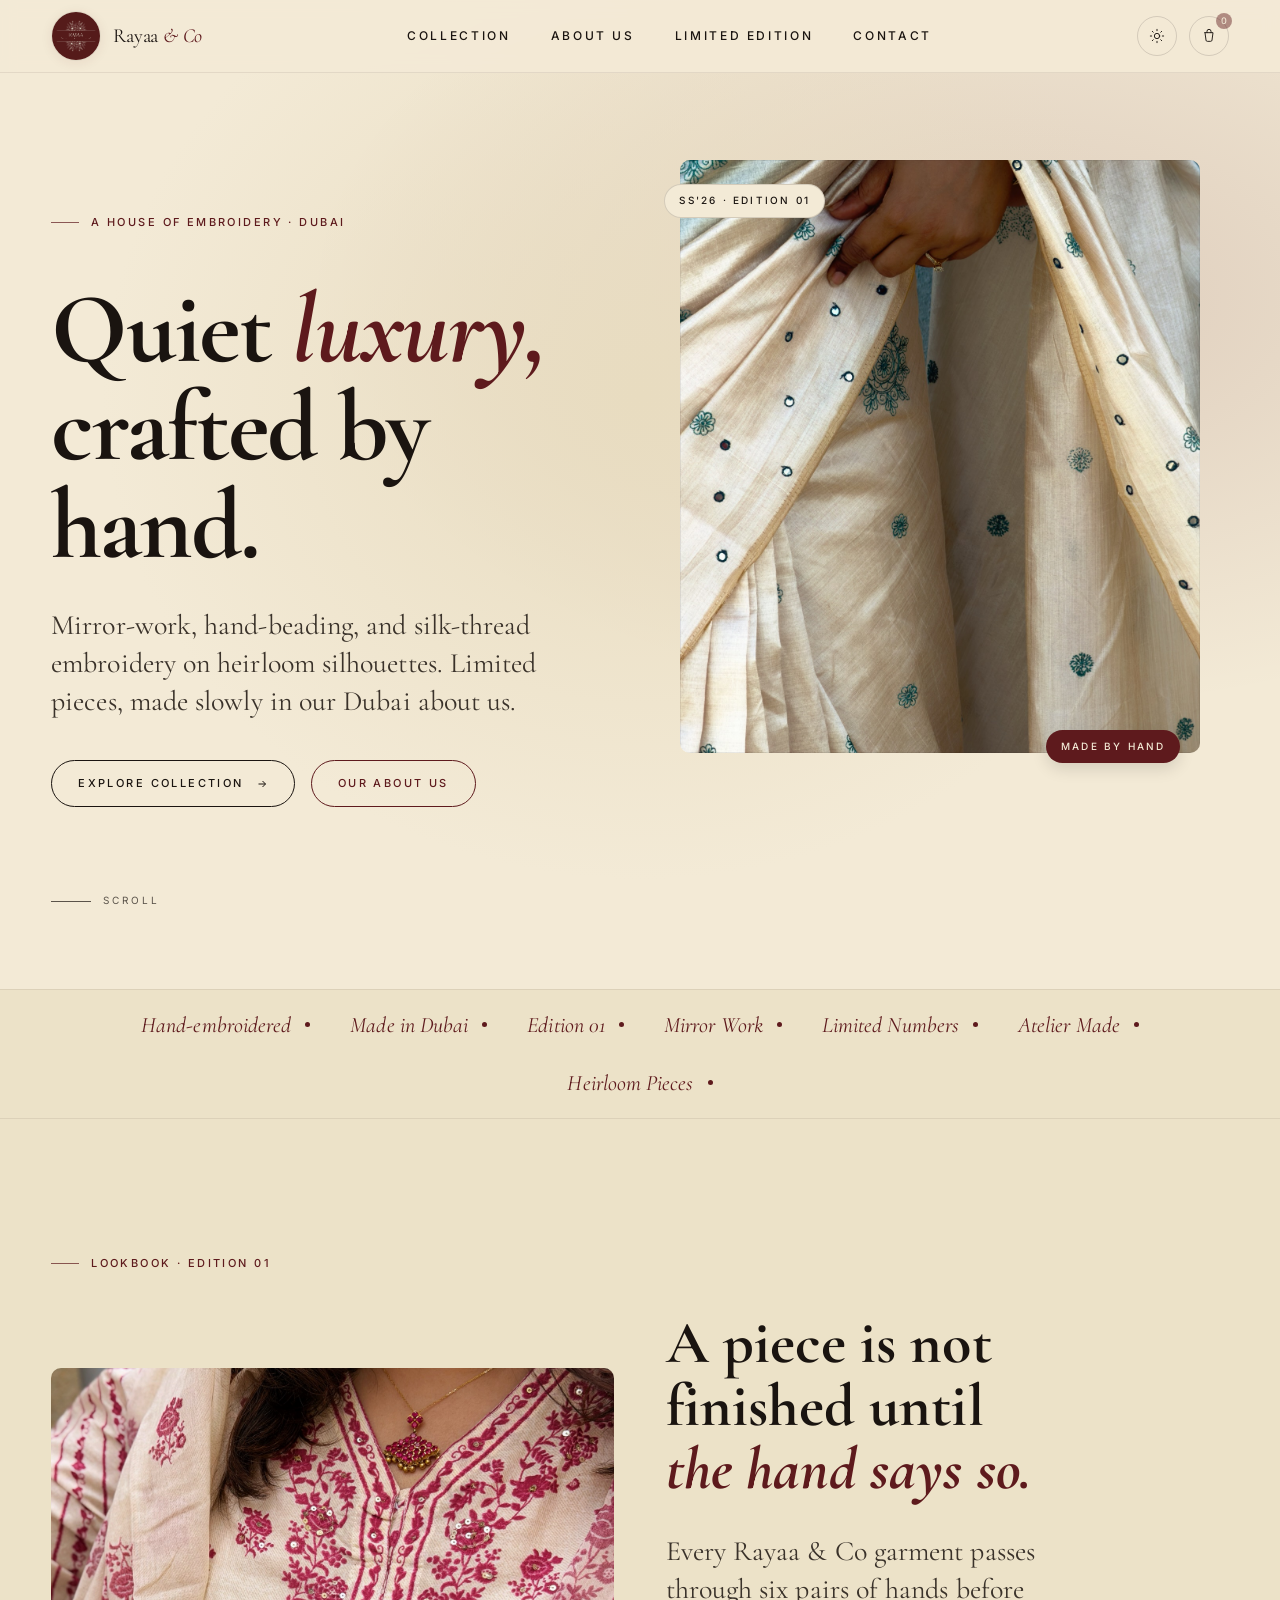
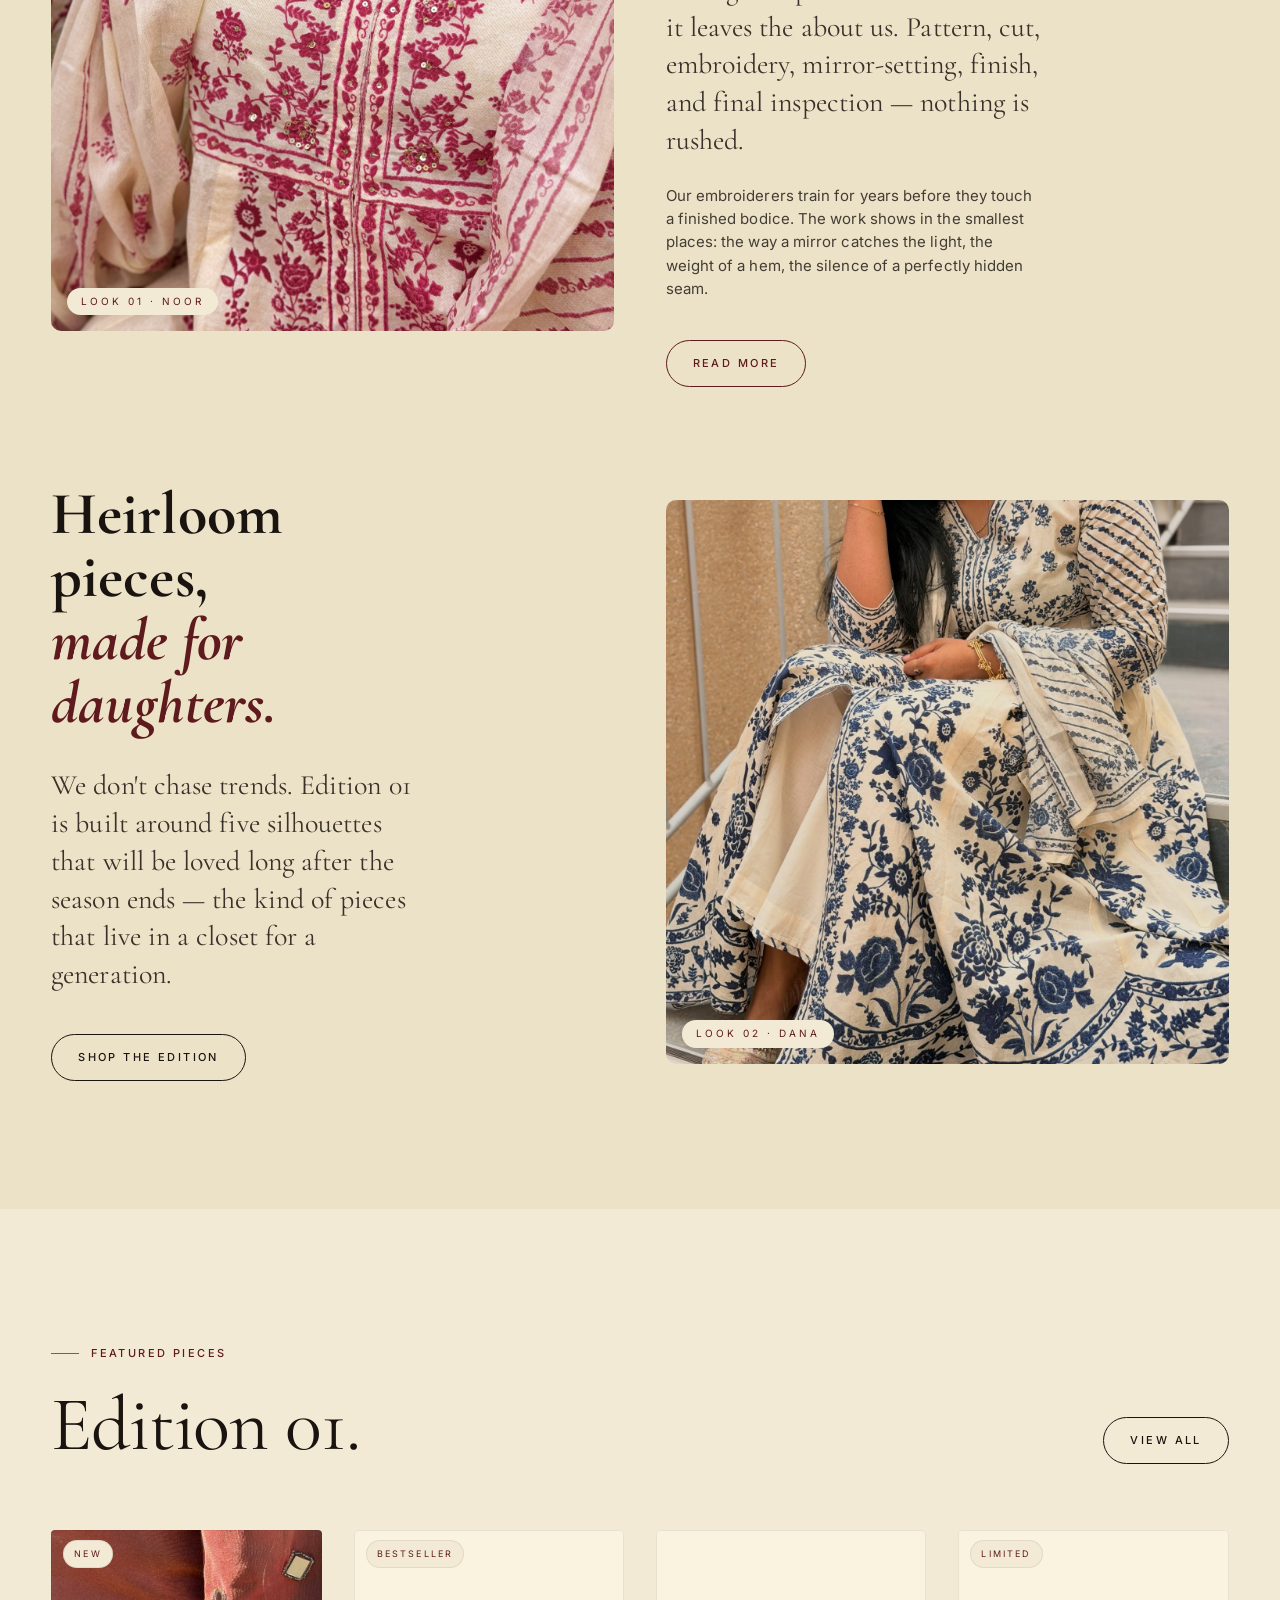
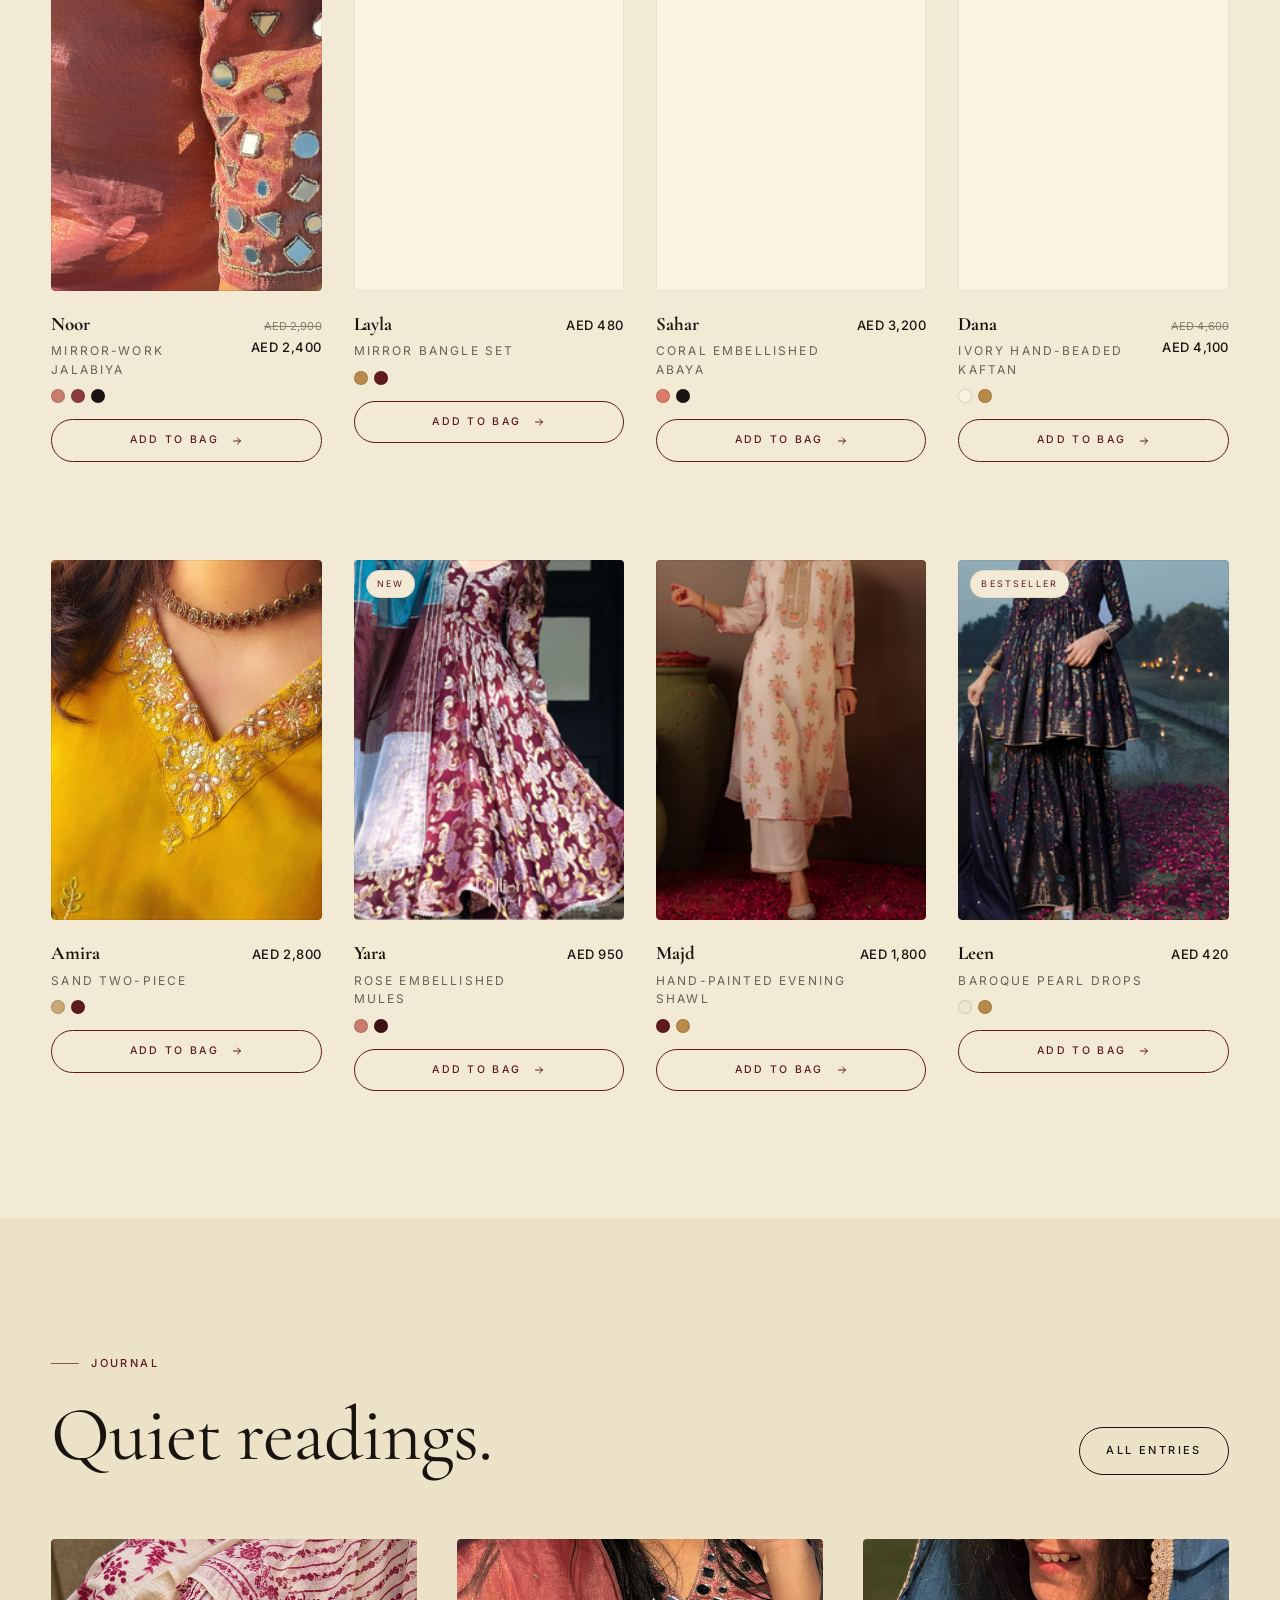
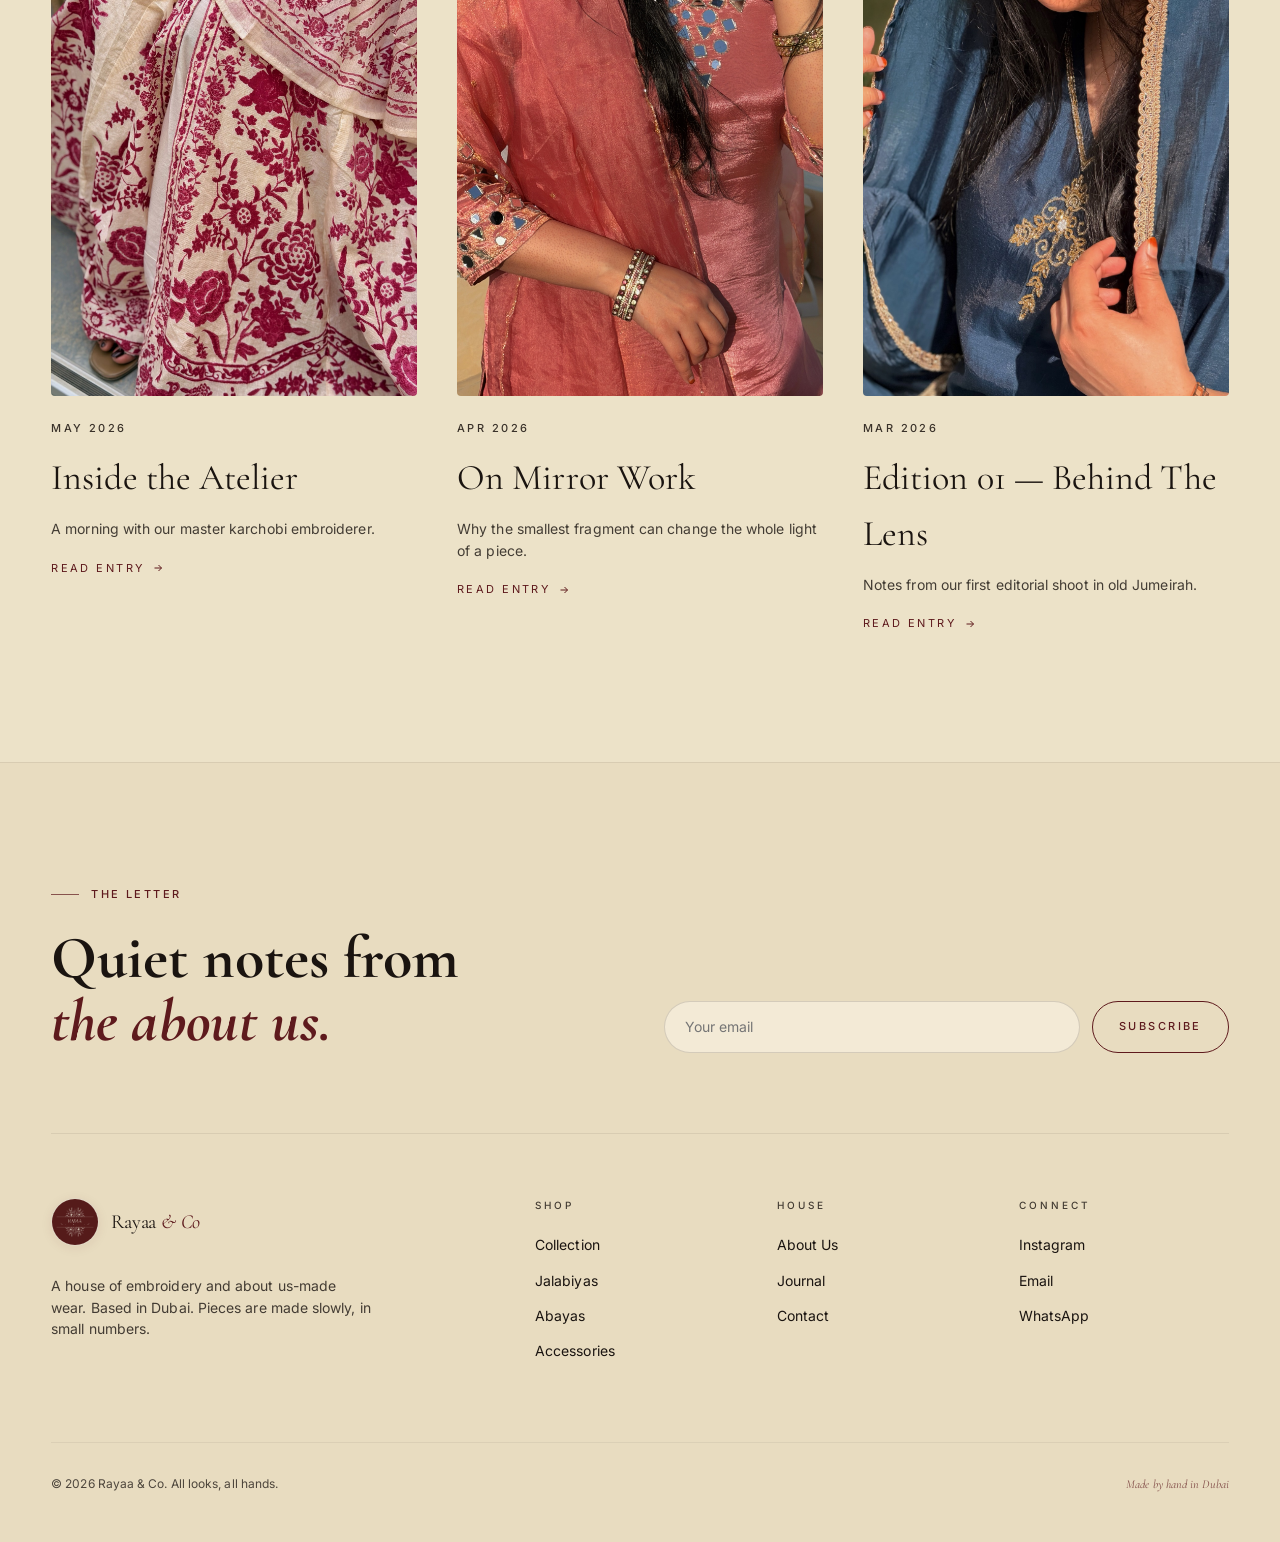
==== commit 163d67b7: "Capitalize About Us, fix mobile hero, add cart + checkout flow - Nav and footer "about us" → "About " ====
--- a/index.html
+++ b/index.html
@@ -52,7 +52,7 @@
             >Collection</a
           >
           <a href="about us.html" data-nav-link="about us" class="nav-link"
-            >about us</a
+            >About Us</a
           >
           <a
             href="limitededition.html"
@@ -142,7 +142,7 @@
           </li>
           <li>
             <a href="about us.html" data-nav-link="about us"
-              ><span class="label">about us</span><span class="num">02</span></a
+              ><span class="label">About Us</span><span class="num">02</span></a
             >
           </li>
           <li>
@@ -300,6 +300,25 @@
             class="flex flex-col md:flex-row md:items-end md:justify-between gap-6 md:gap-10 mb-12 md:mb-16"
           >
             <div>
+              <p class="eyebrow mb-6">Featured Pieces</p>
+              <h2 class="h-xl">Edition 01.</h2>
+            </div>
+            <div>
+              <a href="collection.html" class="btn inline-flex"
+                >View All</a
+              >
+            </div>
+          </div>
+          <div class="product-grid" id="featured-grid"></div>
+        </div>
+      </section>
+
+      <section style="background: var(--bg-soft)">
+        <div class="wrap">
+          <div
+            class="flex flex-col md:flex-row md:items-end md:justify-between gap-6 md:gap-10 mb-12 md:mb-16"
+          >
+            <div>
               <p class="eyebrow mb-6">Journal</p>
               <h2 class="h-xl">Quiet readings.</h2>
             </div>
@@ -364,7 +383,7 @@
           <div class="footer-col">
             <h4>House</h4>
             <ul>
-              <li><a href="about us.html">about us</a></li>
+              <li><a href="about us.html">About Us</a></li>
               <li><a href="limitededition.html">Journal</a></li>
               <li><a href="contact.html">Contact</a></li>
             </ul>
--- a/assets/css/styles.css
+++ b/assets/css/styles.css
@@ -1088,16 +1088,16 @@
 
 @media (max-width: 767px) {
   .hero-image-wrap {
-    max-width: 360px;
-    max-height: 60vh;
+    max-width: 100%;
+    max-height: none;
     aspect-ratio: 4 / 5;
   }
 }
 
 @media (max-width: 480px) {
   .hero-image-wrap {
-    max-width: 320px;
-    max-height: 56vh;
+    max-width: 100%;
+    max-height: none;
   }
 }
 
@@ -1108,6 +1108,12 @@
   border-radius: 10px;
   overflow: hidden;
   height: 593px;
+}
+
+@media (max-width: 767px) {
+  .hero-frame {
+    height: auto;
+  }
 }
 
 .hero-frame::after {
@@ -1169,11 +1175,12 @@
 }
 
 .hero-pill.br {
-  right: 4px;
-  bottom: 24px;
+  right: 12px;
+  bottom: -18px;
   background: var(--maroon);
   color: var(--bg);
   border-color: transparent;
+  box-shadow: 0 6px 16px rgba(0, 0, 0, 0.12);
 }
 
 @media (min-width: 640px) {
@@ -1199,6 +1206,12 @@
   letter-spacing: 0.3em;
   text-transform: uppercase;
   opacity: 0.7;
+}
+
+@media (max-width: 767px) {
+  .scroll-indicator {
+    margin-top: 64px;
+  }
 }
 
 .scroll-indicator .rule {
@@ -1943,4 +1956,606 @@
 .btn:focus-visible {
   outline-offset: 4px;
   border-radius: 999px;
+}
+
+/* ─────────────────────────────────────────────────────────────────────────
+   Cart — Add-to-Bag button on product cards
+   ───────────────────────────────────────────────────────────────────────── */
+.product-card .add-to-cart-btn {
+  margin-top: 16px;
+  width: 100%;
+  padding: 12px 18px;
+  font-size: 10.5px;
+  letter-spacing: 0.22em;
+}
+
+@media (max-width: 480px) {
+  .product-card .add-to-cart-btn {
+    margin-top: 14px;
+    padding: 11px 14px;
+    font-size: 10px;
+    letter-spacing: 0.18em;
+  }
+}
+
+.product-card .quick-add {
+  position: absolute;
+  top: 12px;
+  right: 12px;
+  z-index: 6;
+  display: inline-flex;
+  align-items: center;
+  gap: 6px;
+  padding: 8px 12px;
+  font-family: var(--font-body);
+  font-size: 10px;
+  font-weight: 500;
+  letter-spacing: 0.18em;
+  text-transform: uppercase;
+  color: var(--bg);
+  background: var(--maroon);
+  border-radius: 999px;
+  opacity: 0;
+  transform: translateY(-4px);
+  transition: opacity 180ms ease, transform 180ms ease, background 160ms ease;
+  pointer-events: none;
+}
+
+.product-card:hover .quick-add,
+.product-card:focus-within .quick-add {
+  opacity: 1;
+  transform: translateY(0);
+  pointer-events: auto;
+}
+
+.product-card .quick-add:hover {
+  background: var(--maroon-deep);
+}
+
+@media (max-width: 767px) {
+  .product-card .quick-add {
+    opacity: 1;
+    transform: none;
+    pointer-events: auto;
+    padding: 7px 11px;
+    font-size: 9.5px;
+  }
+}
+
+/* Empty cart count chip — dim when zero */
+.cart-count.is-empty {
+  opacity: 0.45;
+}
+
+/* ─────────────────────────────────────────────────────────────────────────
+   Cart drawer
+   ───────────────────────────────────────────────────────────────────────── */
+body.cart-open-lock {
+  overflow: hidden;
+}
+
+.cart-drawer {
+  position: fixed;
+  inset: 0;
+  z-index: 60;
+  display: none;
+}
+
+.cart-drawer.is-open {
+  display: block;
+}
+
+.cart-drawer-backdrop {
+  position: absolute;
+  inset: 0;
+  background: color-mix(in srgb, var(--ink) 42%, transparent);
+  -webkit-backdrop-filter: blur(6px);
+  backdrop-filter: blur(6px);
+  border: 0;
+  width: 100%;
+  height: 100%;
+  cursor: pointer;
+}
+
+.cart-drawer-panel {
+  position: absolute;
+  top: 0;
+  right: 0;
+  height: 100dvh;
+  width: 100%;
+  max-width: 460px;
+  background: var(--bg);
+  color: var(--ink);
+  display: grid;
+  grid-template-rows: auto 1fr auto;
+  box-shadow: -16px 0 48px rgba(0, 0, 0, 0.18);
+  border-left: 1px solid var(--rule-soft);
+}
+
+@media (max-width: 520px) {
+  .cart-drawer-panel {
+    max-width: 100%;
+  }
+}
+
+.cart-drawer-head {
+  display: flex;
+  justify-content: space-between;
+  align-items: flex-start;
+  gap: 12px;
+  padding: 24px 26px 18px;
+  border-bottom: 1px solid var(--rule-soft);
+}
+
+.cart-drawer-head .eyebrow {
+  margin-bottom: 6px;
+}
+
+.cart-drawer-head .h-md {
+  font-size: 28px;
+  line-height: 1;
+}
+
+.cart-close {
+  width: 36px;
+  height: 36px;
+  border-radius: 999px;
+  border: 1px solid var(--rule);
+  display: inline-flex;
+  align-items: center;
+  justify-content: center;
+  color: var(--ink);
+  background: transparent;
+  flex-shrink: 0;
+}
+
+.cart-close:hover {
+  background: var(--ink);
+  color: var(--bg);
+}
+
+.cart-drawer-body {
+  padding: 18px 26px 24px;
+  overflow-y: auto;
+  -webkit-overflow-scrolling: touch;
+}
+
+.cart-drawer-foot {
+  padding: 18px 26px 24px;
+  border-top: 1px solid var(--rule-soft);
+  background: var(--bg);
+  display: flex;
+  flex-direction: column;
+  gap: 12px;
+}
+
+.cart-drawer-foot:empty {
+  display: none;
+}
+
+@supports (padding: max(0px)) {
+  .cart-drawer-foot {
+    padding-bottom: max(24px, env(safe-area-inset-bottom));
+  }
+}
+
+/* Cart items */
+.cart-list {
+  display: flex;
+  flex-direction: column;
+  gap: 18px;
+}
+
+.cart-item {
+  display: grid;
+  grid-template-columns: 84px 1fr;
+  gap: 14px;
+  padding-bottom: 18px;
+  border-bottom: 1px solid var(--rule-soft);
+}
+
+.cart-item:last-child {
+  border-bottom: 0;
+  padding-bottom: 0;
+}
+
+.cart-item-img {
+  position: relative;
+  aspect-ratio: 3 / 4;
+  background: var(--paper);
+  border-radius: 4px;
+  overflow: hidden;
+  border: 1px solid var(--rule-soft);
+}
+
+.cart-item-img img {
+  width: 100%;
+  height: 100%;
+  object-fit: cover;
+  display: block;
+}
+
+.cart-item-swatch {
+  position: absolute;
+  bottom: 6px;
+  left: 6px;
+  width: 14px;
+  height: 14px;
+  border-radius: 50%;
+  border: 1.5px solid var(--bg);
+  box-shadow: 0 0 0 1px var(--rule);
+}
+
+.cart-item-info {
+  display: flex;
+  flex-direction: column;
+  justify-content: space-between;
+  gap: 10px;
+  min-width: 0;
+}
+
+.cart-item-top {
+  display: flex;
+  justify-content: space-between;
+  align-items: flex-start;
+  gap: 12px;
+}
+
+.cart-item-name {
+  font-family: var(--font-display);
+  font-size: 19px;
+  font-weight: 500;
+  margin: 0;
+  letter-spacing: -0.005em;
+}
+
+.cart-item-cat {
+  font-size: 11px;
+  text-transform: uppercase;
+  letter-spacing: 0.18em;
+  color: var(--ink-soft);
+  opacity: 0.75;
+  margin-top: 2px;
+}
+
+.cart-item-remove {
+  width: 26px;
+  height: 26px;
+  border-radius: 999px;
+  border: 1px solid var(--rule);
+  color: var(--ink-soft);
+  display: inline-flex;
+  align-items: center;
+  justify-content: center;
+  flex-shrink: 0;
+}
+
+.cart-item-remove:hover {
+  color: var(--maroon);
+  border-color: var(--maroon);
+}
+
+.cart-item-bottom {
+  display: flex;
+  justify-content: space-between;
+  align-items: center;
+  gap: 12px;
+}
+
+.cart-qty {
+  display: inline-flex;
+  align-items: center;
+  border: 1px solid var(--rule);
+  border-radius: 999px;
+  padding: 2px;
+}
+
+.cart-qty-btn {
+  width: 26px;
+  height: 26px;
+  border-radius: 999px;
+  display: inline-flex;
+  align-items: center;
+  justify-content: center;
+  font-size: 14px;
+  color: var(--ink);
+  background: transparent;
+  line-height: 1;
+}
+
+.cart-qty-btn:hover {
+  background: var(--bg-soft);
+}
+
+.cart-qty-val {
+  min-width: 24px;
+  text-align: center;
+  font-size: 12px;
+  font-weight: 500;
+  letter-spacing: 0.06em;
+}
+
+.cart-item-price {
+  font-size: 13px;
+  font-weight: 500;
+  letter-spacing: 0.04em;
+}
+
+/* Cart foot */
+.cart-foot-row {
+  display: flex;
+  justify-content: space-between;
+  align-items: baseline;
+  font-size: 13px;
+}
+
+.cart-foot-row strong {
+  font-family: var(--font-display);
+  font-size: 22px;
+  font-weight: 500;
+  letter-spacing: -0.005em;
+}
+
+.cart-foot-note {
+  font-size: 11px;
+  color: var(--ink-soft);
+  opacity: 0.7;
+  margin: 0;
+}
+
+.cart-foot-actions {
+  display: grid;
+  grid-template-columns: 1fr 1.4fr;
+  gap: 10px;
+}
+
+.cart-foot-btn {
+  width: 100%;
+  padding: 14px 18px;
+  letter-spacing: 0.22em;
+  font-size: 11px;
+}
+
+.cart-foot-secondary {
+  border-color: var(--rule);
+  color: var(--ink-soft);
+}
+
+.cart-foot-secondary:hover {
+  background: var(--ink);
+  color: var(--bg);
+  border-color: var(--ink);
+}
+
+/* Cart empty */
+.cart-empty {
+  padding: 24px 0;
+  text-align: left;
+  display: flex;
+  flex-direction: column;
+  align-items: flex-start;
+  gap: 14px;
+}
+
+.cart-empty .lede {
+  font-size: 24px;
+  line-height: 1.25;
+}
+
+.cart-empty-note {
+  font-size: 13px;
+  color: var(--ink-soft);
+  opacity: 0.85;
+}
+
+/* Checkout form */
+.cart-checkout-form {
+  display: flex;
+  flex-direction: column;
+  gap: 22px;
+}
+
+.cart-checkout-form fieldset {
+  border: 0;
+  margin: 0;
+  padding: 0;
+  display: flex;
+  flex-direction: column;
+  gap: 12px;
+}
+
+.cart-checkout-form legend {
+  font-family: var(--font-body);
+  font-size: 10px;
+  letter-spacing: 0.28em;
+  text-transform: uppercase;
+  color: var(--maroon);
+  margin-bottom: 8px;
+  padding: 0;
+}
+
+.cart-checkout-note {
+  font-size: 12px;
+  color: var(--ink-soft);
+  opacity: 0.85;
+  margin: 0;
+  padding: 12px 14px;
+  border: 1px dashed var(--rule);
+  border-radius: 6px;
+  background: var(--bg-soft);
+}
+
+.cart-payment-note {
+  font-size: 11px;
+  color: var(--ink-soft);
+  opacity: 0.7;
+  margin: 0;
+}
+
+.cart-field {
+  display: flex;
+  flex-direction: column;
+  gap: 6px;
+}
+
+.cart-field > span {
+  font-size: 10px;
+  text-transform: uppercase;
+  letter-spacing: 0.22em;
+  color: var(--ink-soft);
+}
+
+.cart-field input {
+  padding: 12px 14px;
+  border: 1px solid var(--rule);
+  border-radius: 4px;
+  background: var(--paper);
+  color: var(--ink);
+  font-family: var(--font-body);
+  font-size: 14px;
+  width: 100%;
+}
+
+.cart-field input:focus {
+  outline: 2px solid var(--maroon);
+  outline-offset: 1px;
+  border-color: var(--maroon);
+}
+
+.cart-field input.is-error {
+  border-color: var(--maroon);
+  background: color-mix(in srgb, var(--maroon) 8%, var(--paper));
+}
+
+.cart-field-row {
+  display: grid;
+  grid-template-columns: 1fr 1fr;
+  gap: 10px;
+}
+
+.cart-totals {
+  display: flex;
+  flex-direction: column;
+  gap: 6px;
+  padding-top: 14px;
+  border-top: 1px solid var(--rule-soft);
+}
+
+.cart-totals > div {
+  display: flex;
+  justify-content: space-between;
+  align-items: baseline;
+  font-size: 13px;
+  color: var(--ink-soft);
+}
+
+.cart-totals-grand {
+  margin-top: 6px;
+  font-family: var(--font-display) !important;
+  font-size: 18px !important;
+  color: var(--ink) !important;
+  font-weight: 500;
+}
+
+.cart-totals-grand > span:last-child {
+  font-size: 22px;
+  letter-spacing: -0.005em;
+}
+
+/* Thank-you */
+.cart-thanks {
+  padding: 18px 0 8px;
+  display: flex;
+  flex-direction: column;
+  align-items: flex-start;
+  gap: 16px;
+}
+
+.cart-thanks-mark {
+  width: 72px;
+  height: 72px;
+  border-radius: 999px;
+  background: var(--maroon);
+  color: var(--bg);
+  display: inline-flex;
+  align-items: center;
+  justify-content: center;
+}
+
+.cart-thanks .lede {
+  font-size: 26px;
+  line-height: 1.2;
+}
+
+.cart-thanks-note {
+  font-size: 14px;
+  color: var(--ink-soft);
+  opacity: 0.9;
+  margin: 0;
+}
+
+.cart-thanks-meta {
+  margin: 6px 0 0;
+  width: 100%;
+  display: flex;
+  flex-direction: column;
+  gap: 6px;
+  padding-top: 14px;
+  border-top: 1px solid var(--rule-soft);
+}
+
+.cart-thanks-meta > div {
+  display: flex;
+  justify-content: space-between;
+  align-items: baseline;
+  gap: 12px;
+}
+
+.cart-thanks-meta dt {
+  font-size: 10px;
+  text-transform: uppercase;
+  letter-spacing: 0.24em;
+  color: var(--ink-soft);
+}
+
+.cart-thanks-meta dd {
+  margin: 0;
+  font-size: 13px;
+  font-weight: 500;
+  letter-spacing: 0.04em;
+}
+
+/* Toast */
+.rayaa-toast {
+  position: fixed;
+  left: 50%;
+  bottom: 28px;
+  transform: translate(-50%, 24px);
+  z-index: 70;
+  padding: 12px 22px;
+  background: var(--ink);
+  color: var(--bg);
+  font-size: 11px;
+  font-weight: 500;
+  letter-spacing: 0.22em;
+  text-transform: uppercase;
+  border-radius: 999px;
+  opacity: 0;
+  pointer-events: none;
+  transition: opacity 220ms ease, transform 220ms ease;
+  white-space: nowrap;
+  max-width: calc(100% - 32px);
+  overflow: hidden;
+  text-overflow: ellipsis;
+}
+
+.rayaa-toast.is-on {
+  opacity: 1;
+  transform: translate(-50%, 0);
+}
+
+@supports (padding: max(0px)) {
+  .rayaa-toast {
+    bottom: max(28px, calc(env(safe-area-inset-bottom) + 12px));
+  }
 }
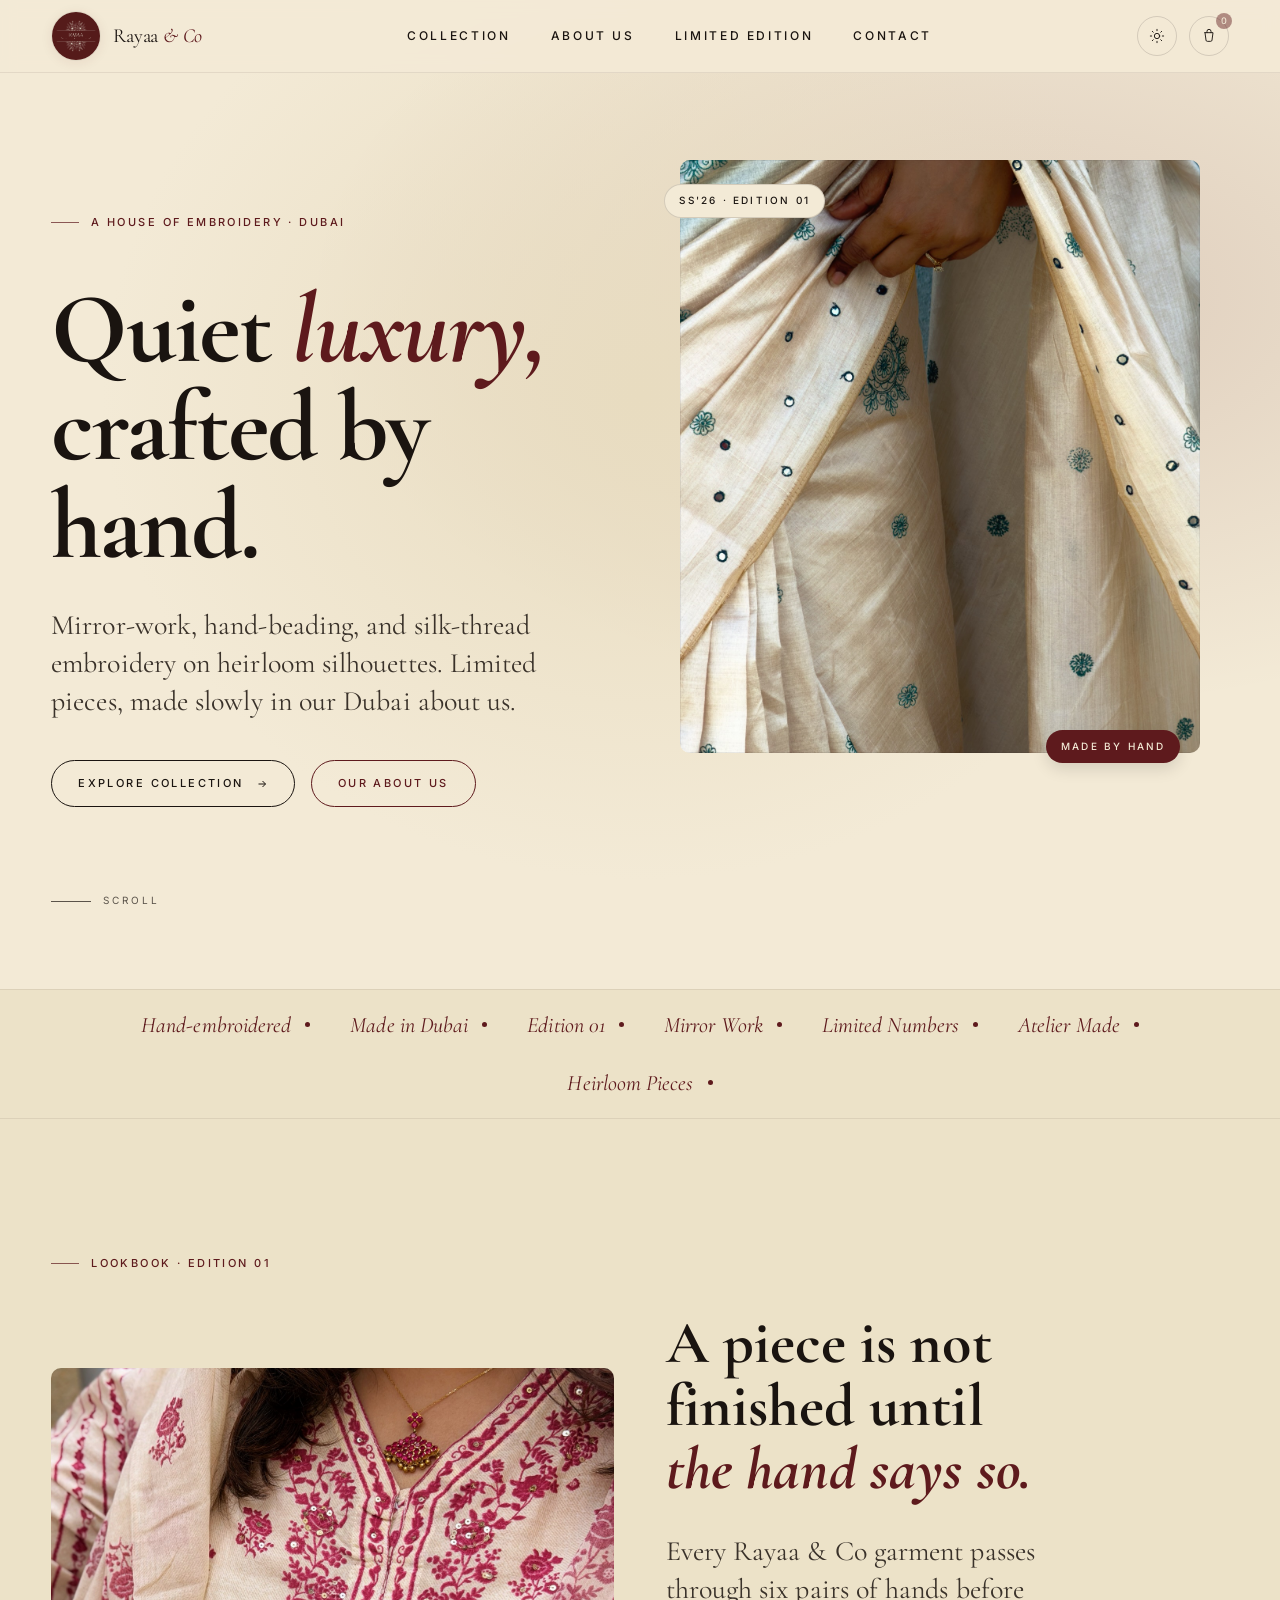
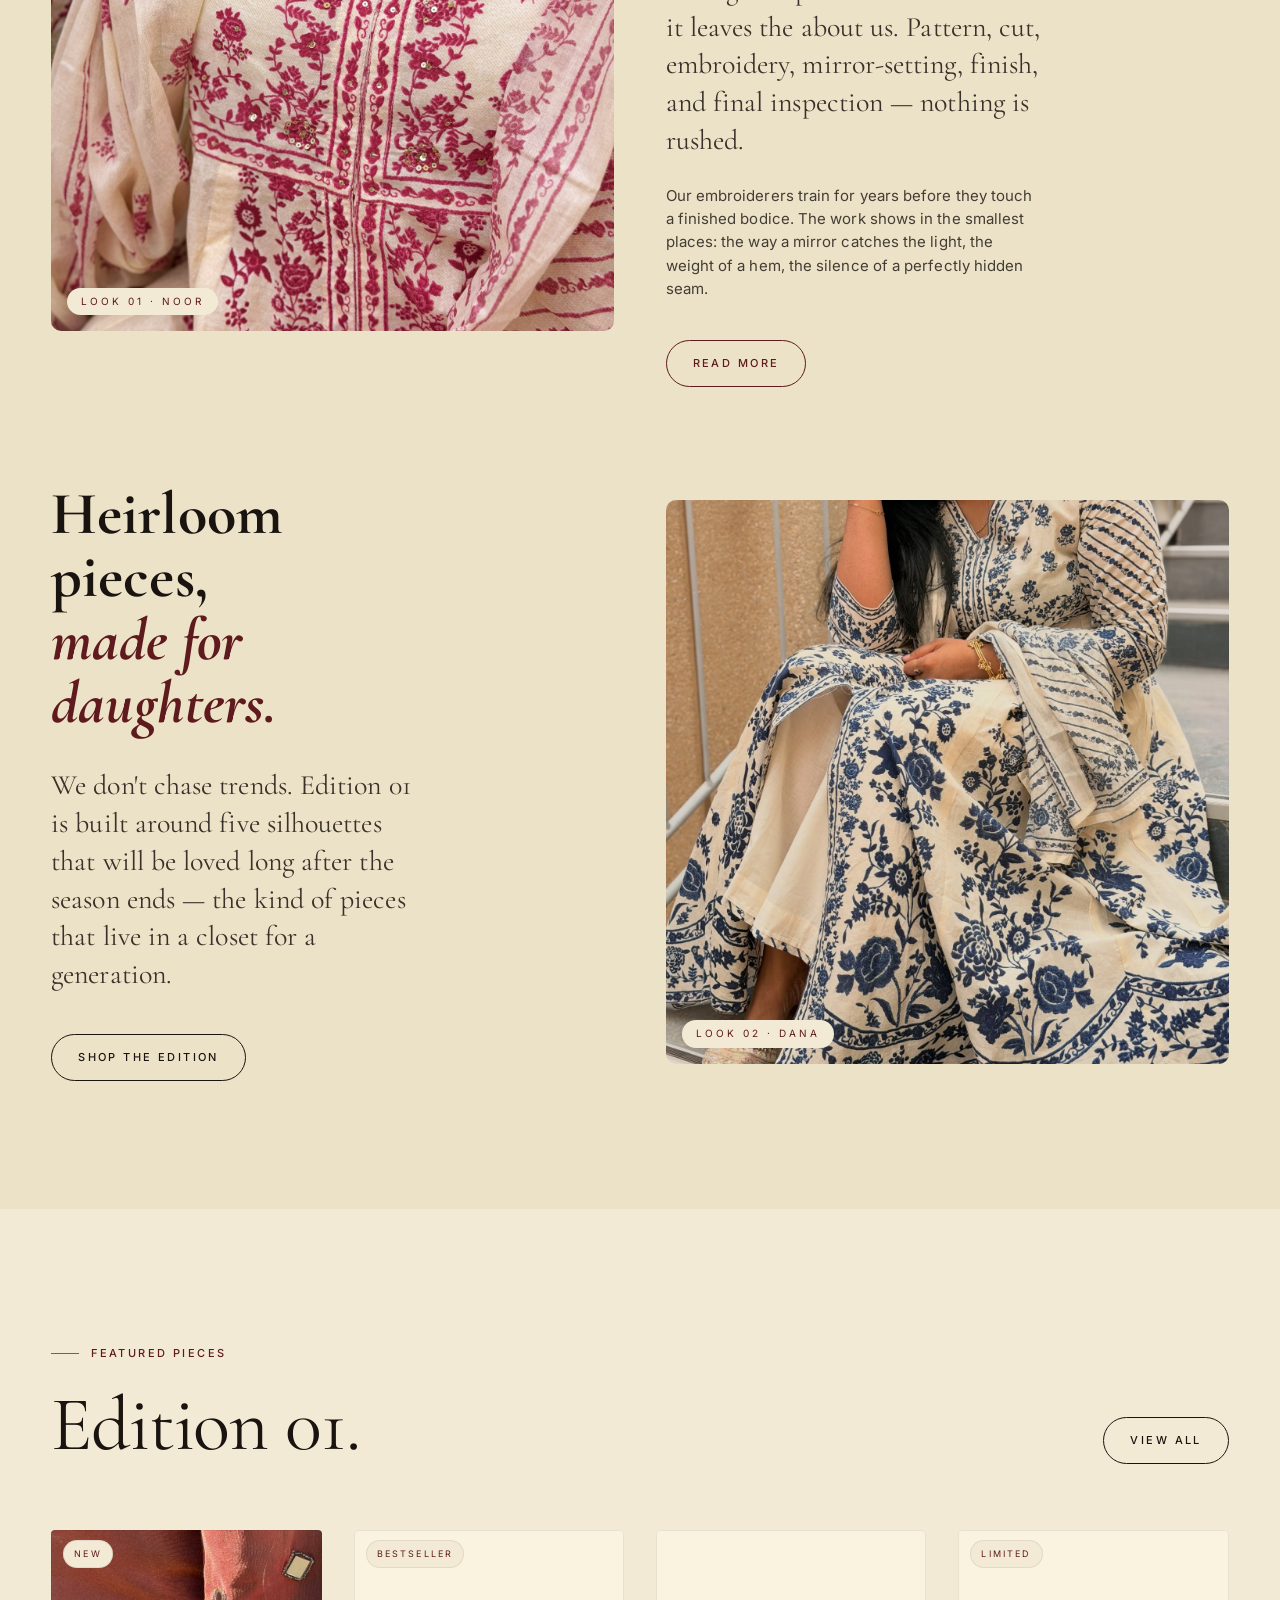
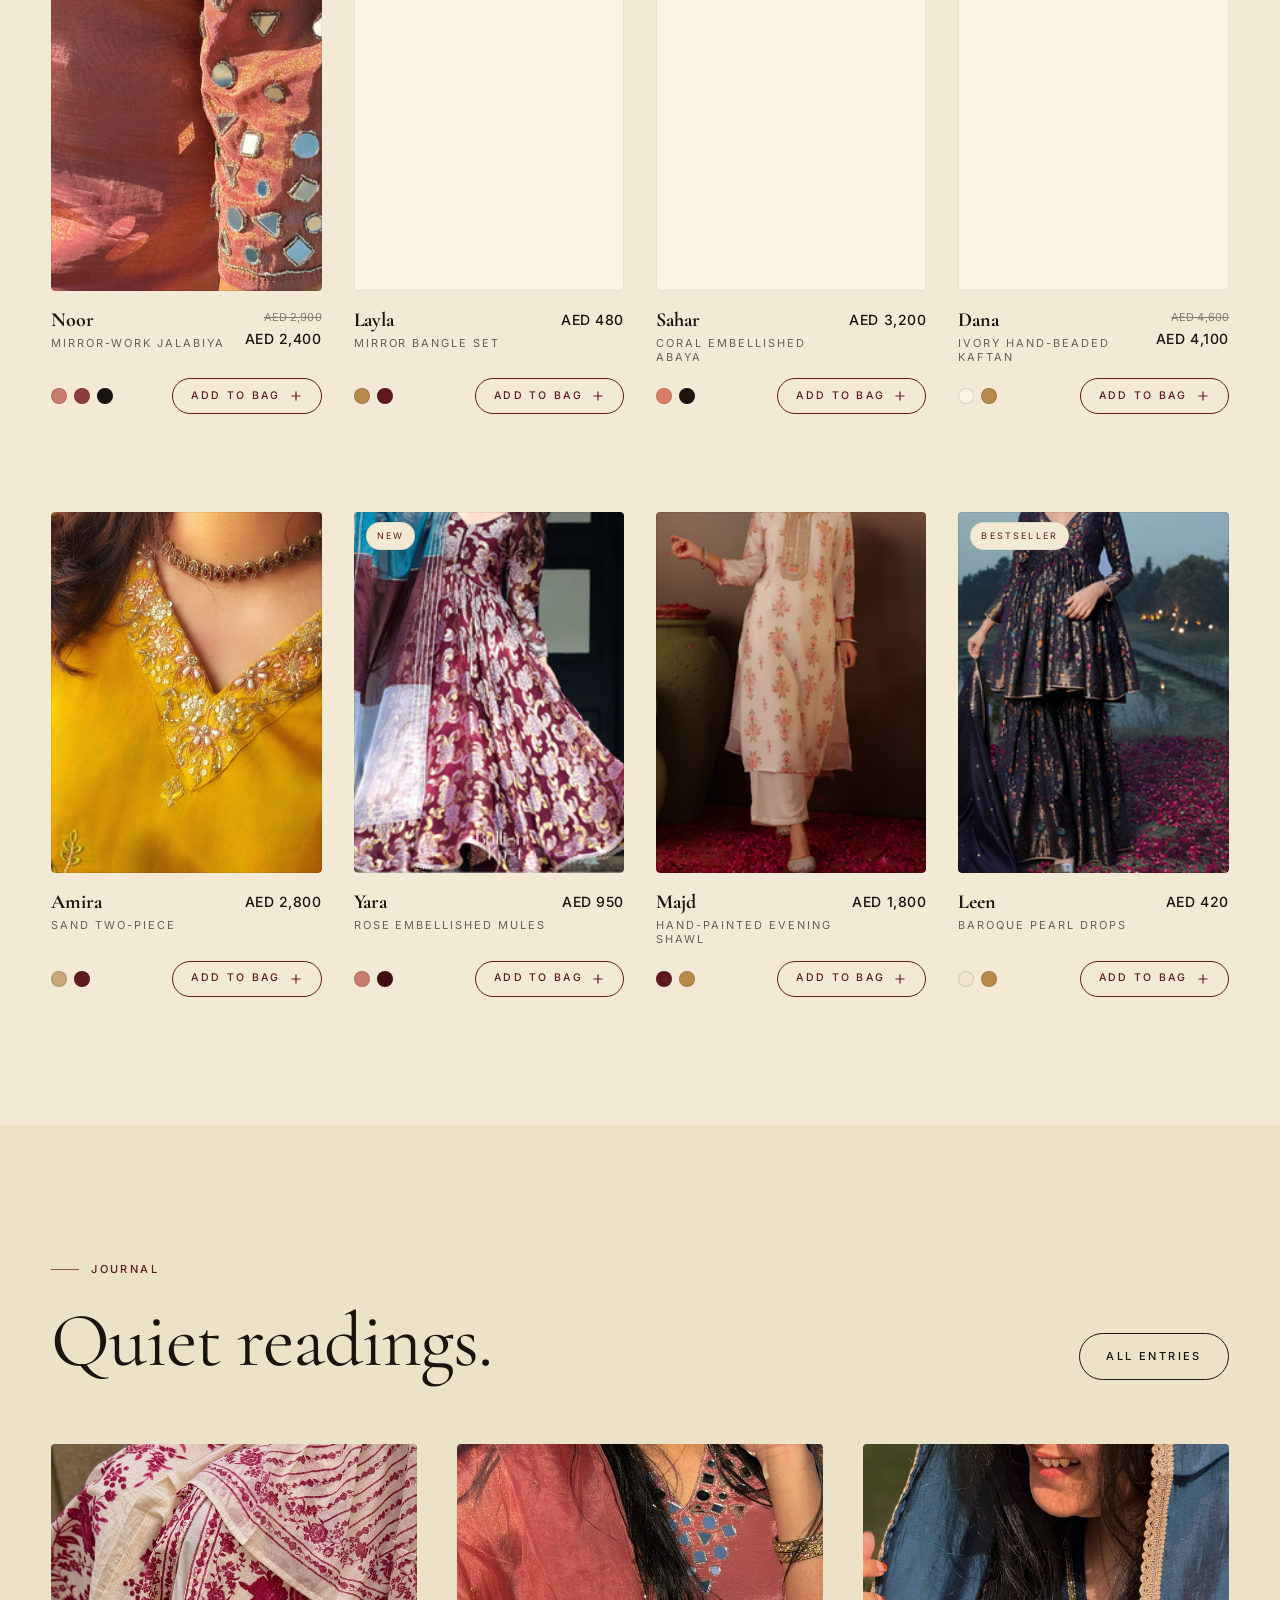
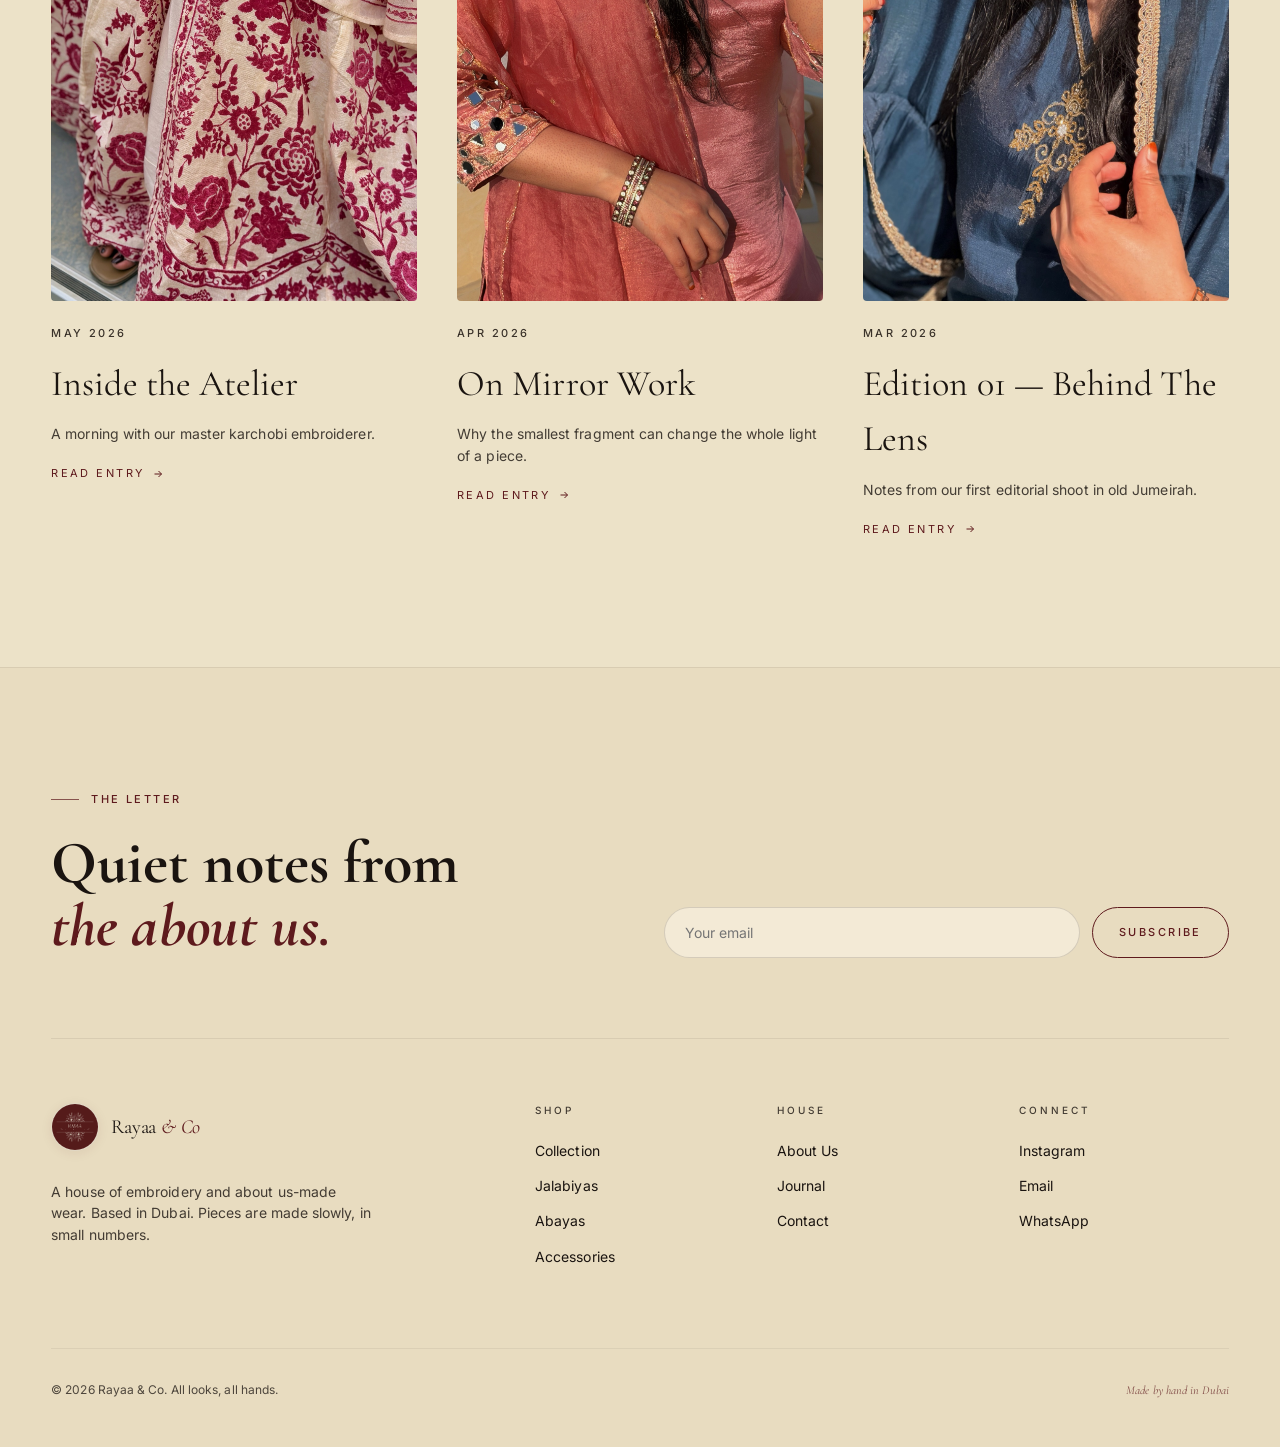
==== commit b91ade76: "Refine product card grid, restyle Add-to-Bag, swap Journal label - New product card layout: name + p" ====
--- a/index.html
+++ b/index.html
@@ -146,8 +146,8 @@
             >
           </li>
           <li>
-            <a href="limitededition.html" data-nav-link="journal"
-              ><span class="label">Journal</span><span class="num">03</span></a
+            <a href="limitededition.html" data-nav-link="Limited Edition"
+              ><span class="label">Limited Edition</span><span class="num">03</span></a
             >
           </li>
           <li>
--- a/assets/css/styles.css
+++ b/assets/css/styles.css
@@ -1285,21 +1285,22 @@
 /* Product cards — no transitions, no hover lift */
 .product-grid {
   display: grid;
-  grid-template-columns: repeat(2, minmax(0, 1fr));
-  column-gap: 14px;
-  row-gap: 48px;
+  grid-template-columns: 1fr;
+  column-gap: 18px;
+  row-gap: 56px;
 }
 
 @media (min-width: 520px) {
   .product-grid {
-    grid-template-columns: repeat(auto-fill, minmax(min(220px, 100%), 1fr));
-    column-gap: 24px;
+    grid-template-columns: repeat(2, minmax(0, 1fr));
+    column-gap: 22px;
     row-gap: 72px;
   }
 }
 
-@media (min-width: 768px) {
+@media (min-width: 900px) {
   .product-grid {
+    grid-template-columns: repeat(auto-fill, minmax(min(240px, 100%), 1fr));
     column-gap: 32px;
     row-gap: 96px;
   }
@@ -1309,6 +1310,7 @@
   position: relative;
   display: flex;
   flex-direction: column;
+  height: 100%;
 }
 
 .product-card .frame {
@@ -1318,6 +1320,7 @@
   overflow: hidden;
   border-radius: var(--radius-image);
   margin-top: 2px;
+  flex-shrink: 0;
 }
 
 @media (max-width: 767px) {
@@ -1378,38 +1381,58 @@
 .product-card .meta {
   padding-top: 18px;
   display: flex;
+  flex-direction: column;
+  gap: 14px;
+  flex: 1;
+  min-width: 0;
+}
+
+.product-card .meta-top {
+  display: flex;
   justify-content: space-between;
-  align-items: baseline;
+  align-items: flex-start;
   gap: 12px;
 }
 
-.product-card .meta-left {
+.product-card .meta-name-wrap {
   min-width: 0;
   flex: 1;
 }
 
+.product-card .meta-price {
+  flex-shrink: 0;
+  text-align: right;
+  display: flex;
+  flex-direction: column;
+  align-items: flex-end;
+  gap: 2px;
+}
+
 .product-card .name {
   font-family: var(--font-display);
-  font-size: 19px;
+  font-size: 20px;
   letter-spacing: -0.005em;
+  line-height: 1.1;
   margin: 0;
 }
 
 .product-card .cat {
-  font-size: 12px;
-  margin-top: 4px;
+  font-size: 11px;
+  margin-top: 5px;
   text-transform: uppercase;
   letter-spacing: 0.18em;
   color: var(--ink-soft);
   opacity: 0.75;
+  line-height: 1.3;
 }
 
 .product-card .price {
   font-family: var(--font-body);
-  font-size: 13px;
+  font-size: 14px;
   letter-spacing: 0.04em;
   color: var(--ink);
   font-weight: 500;
+  white-space: nowrap;
 }
 
 .product-card .compare {
@@ -1417,21 +1440,34 @@
   font-size: 11px;
   text-decoration: line-through;
   opacity: 0.5;
+  white-space: nowrap;
+}
+
+.product-card .meta-bottom {
+  margin-top: auto;
+  display: flex;
+  align-items: center;
+  justify-content: space-between;
+  gap: 12px;
+  flex-wrap: nowrap;
 }
 
 .product-card .swatch-row {
   display: flex;
-  gap: 6px;
-  margin-top: 10px;
+  gap: 7px;
+  margin: 0;
+  flex-shrink: 1;
+  min-width: 0;
 }
 
 .product-card .swatch {
-  width: 14px;
-  height: 14px;
+  width: 16px;
+  height: 16px;
   border-radius: 50%;
   border: 1px solid var(--rule);
   padding: 0;
   cursor: pointer;
+  flex-shrink: 0;
 }
 
 .product-card .swatch.is-active {
@@ -1962,17 +1998,57 @@
    Cart — Add-to-Bag button on product cards
    ───────────────────────────────────────────────────────────────────────── */
 .product-card .add-to-cart-btn {
-  margin-top: 16px;
-  width: 100%;
-  padding: 12px 18px;
+  display: inline-flex;
+  align-items: center;
+  justify-content: center;
+  gap: 8px;
+  padding: 10px 18px;
+  border: 1px solid var(--maroon);
+  background: transparent;
+  color: var(--maroon);
+  font-family: var(--font-body);
   font-size: 10.5px;
+  font-weight: 500;
   letter-spacing: 0.22em;
-}
-
-@media (max-width: 480px) {
+  text-transform: uppercase;
+  border-radius: 999px;
+  white-space: nowrap;
+  flex-shrink: 0;
+  cursor: pointer;
+  transition: background 160ms ease, color 160ms ease, border-color 160ms ease, transform 120ms ease;
+  line-height: 1;
+}
+
+.product-card .add-to-cart-btn:hover {
+  background: var(--maroon);
+  color: var(--bg);
+}
+
+.product-card .add-to-cart-btn:active {
+  transform: scale(0.97);
+}
+
+.product-card .add-to-cart-btn svg {
+  flex-shrink: 0;
+  transition: transform 160ms ease;
+}
+
+.product-card .add-to-cart-btn:hover svg {
+  transform: rotate(90deg);
+}
+
+@media (max-width: 768px) and (min-width: 520px) {
   .product-card .add-to-cart-btn {
-    margin-top: 14px;
-    padding: 11px 14px;
+    padding: 9px 14px;
+    font-size: 10px;
+    letter-spacing: 0.18em;
+    gap: 6px;
+  }
+}
+
+@media (max-width: 380px) {
+  .product-card .add-to-cart-btn {
+    padding: 9px 14px;
     font-size: 10px;
     letter-spacing: 0.18em;
   }
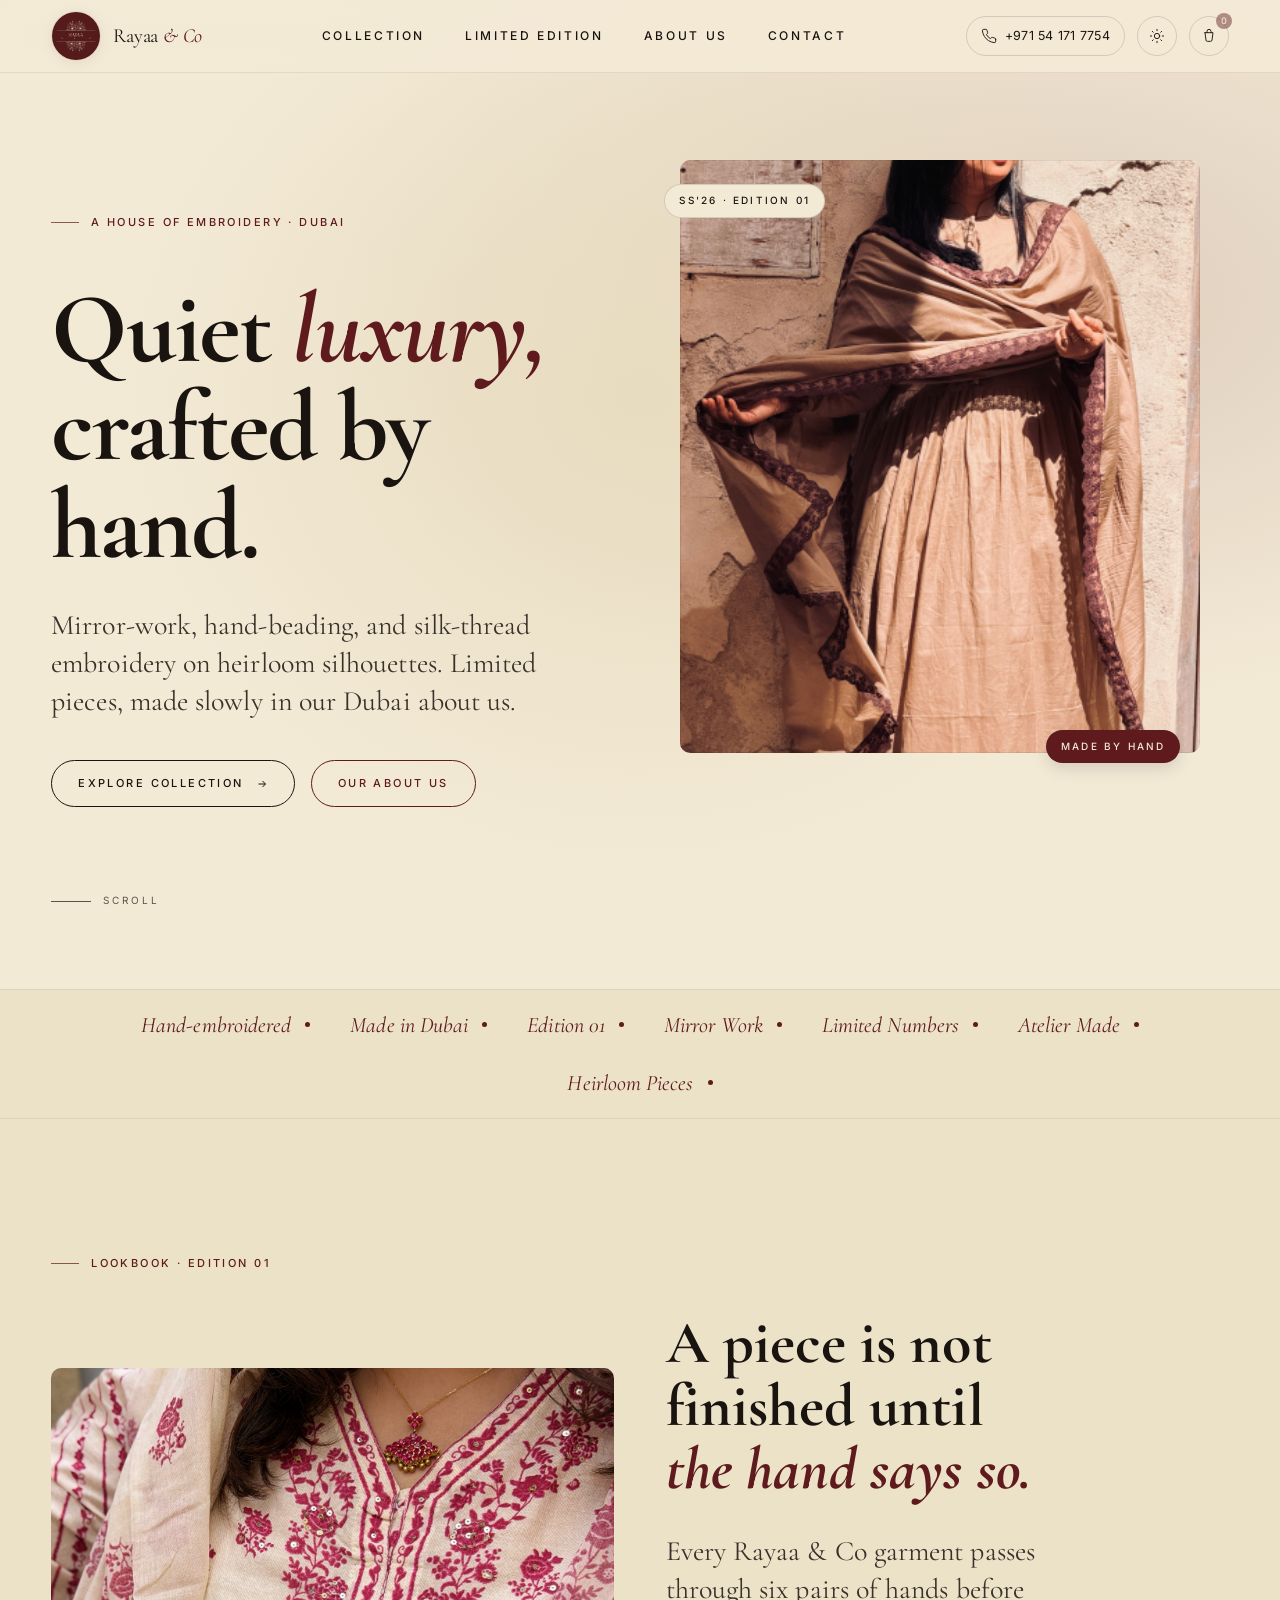
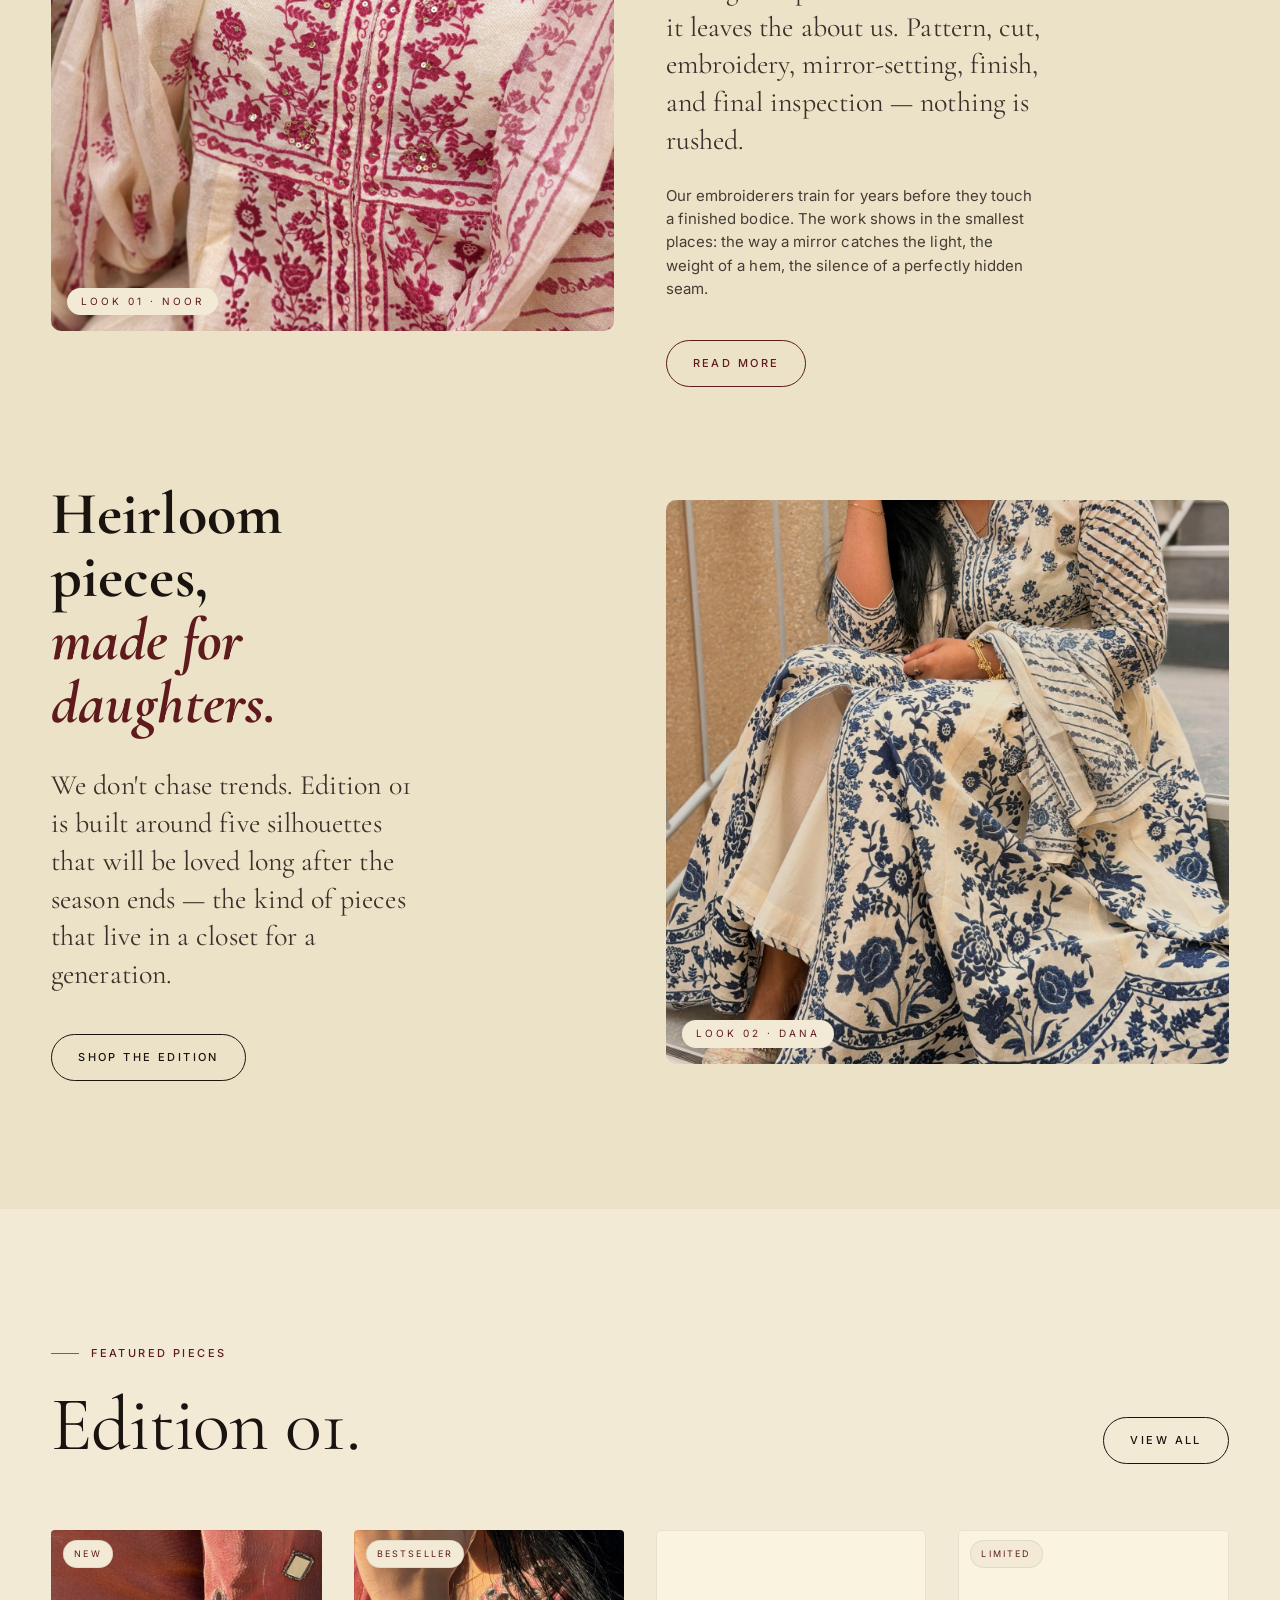
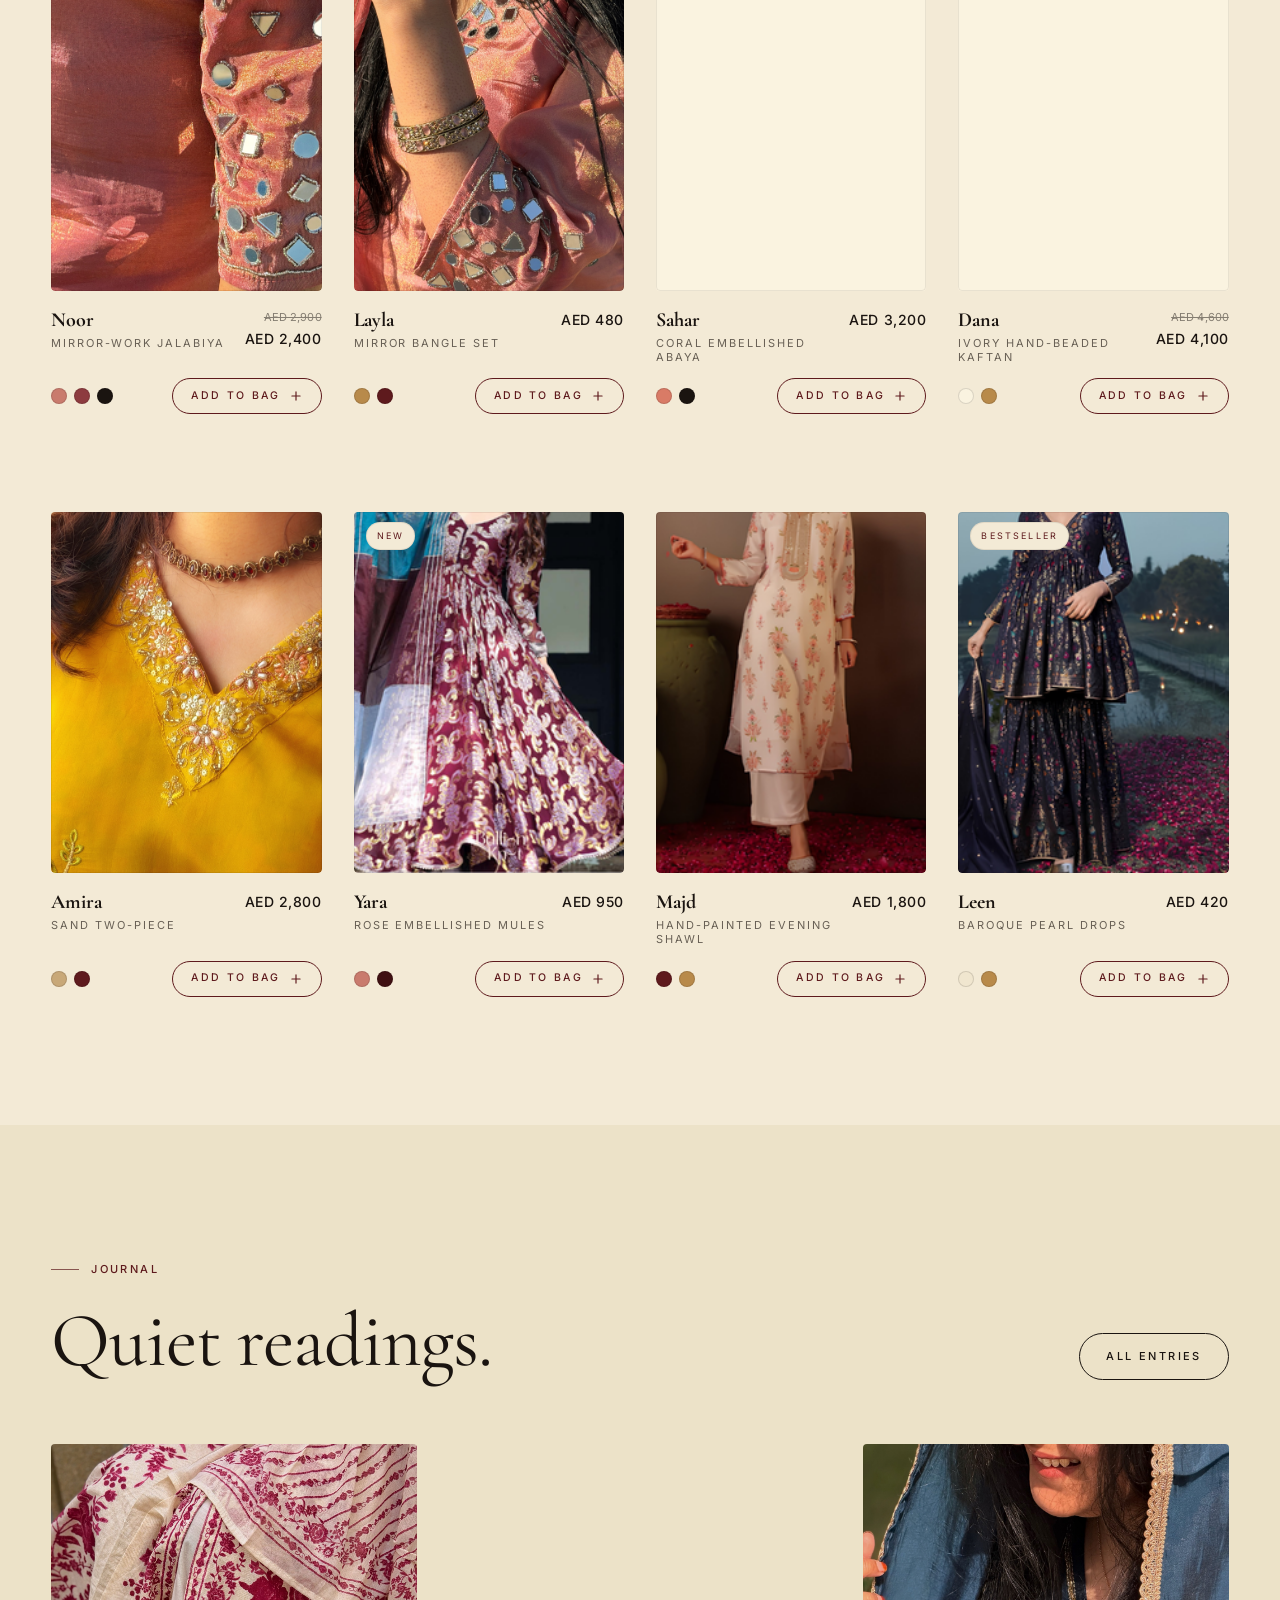
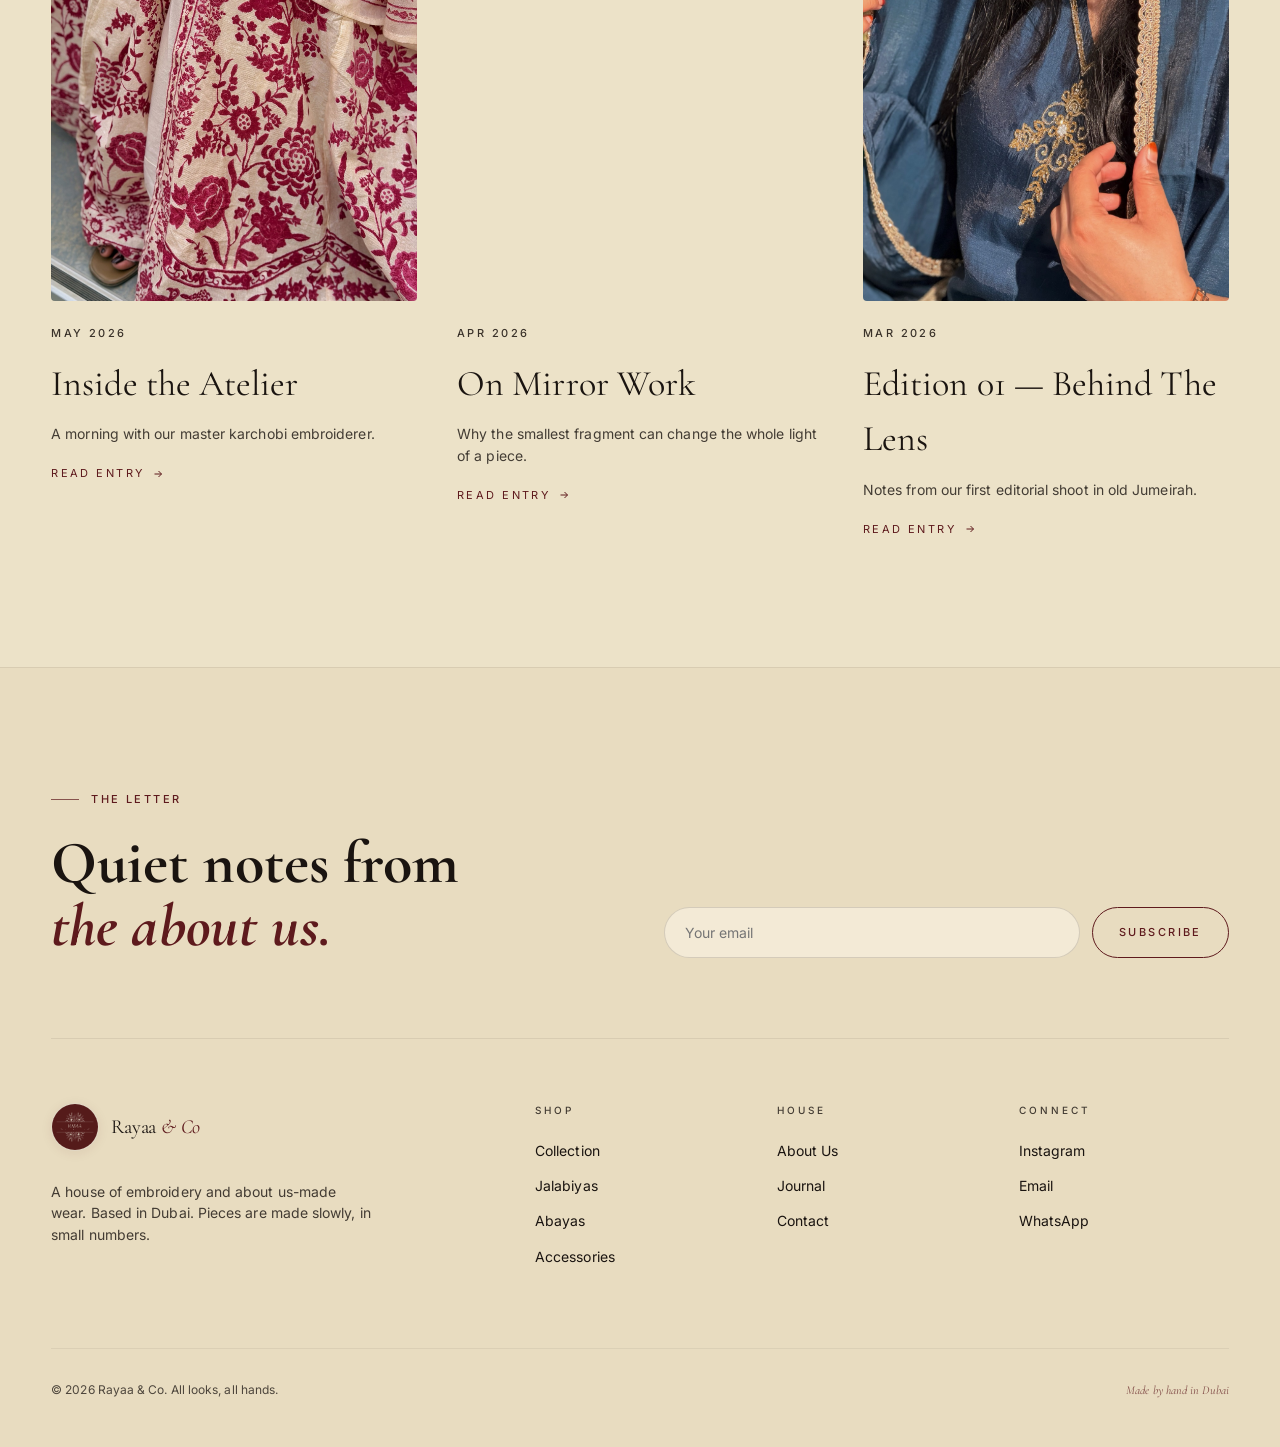
==== commit 1803324e: "the relevant change" ====
--- a/index.html
+++ b/index.html
@@ -23,7 +23,7 @@
     />
     <link rel="icon" href="assets/logo-img.PNG" type="image/png" />
     <link rel="apple-touch-icon" href="assets/logo-img.PNG" />
-    <link rel="preload" as="image" href="assets/images/look-09.jpg" />
+    <link rel="preload" as="image" href="assets/images/home-page-img.png" />
     <link rel="stylesheet" href="assets/css/styles.css" />
     <script>
       (function () {
@@ -51,20 +51,43 @@
           <a href="collection.html" data-nav-link="collection" class="nav-link"
             >Collection</a
           >
-          <a href="about us.html" data-nav-link="about us" class="nav-link"
-            >About Us</a
-          >
           <a
             href="limitededition.html"
             data-nav-link="Limited Edition"
             class="nav-link"
             >Limited Edition</a
           >
+          <a href="about us.html" data-nav-link="about us" class="nav-link"
+            >About Us</a
+          >
+
           <a href="contact.html" data-nav-link="contact" class="nav-link"
             >Contact</a
           >
         </nav>
         <div class="nav-actions">
+          <a
+            href="tel:+971541717754"
+            class="nav-phone"
+            aria-label="Call +971 54 171 7754"
+          >
+            <svg
+              width="16"
+              height="16"
+              viewBox="0 0 24 24"
+              fill="none"
+              stroke="currentColor"
+              stroke-width="1.4"
+              stroke-linecap="round"
+              stroke-linejoin="round"
+              aria-hidden="true"
+            >
+              <path
+                d="M22 16.92v3a2 2 0 0 1-2.18 2 19.79 19.79 0 0 1-8.63-3.07 19.5 19.5 0 0 1-6-6 19.79 19.79 0 0 1-3.07-8.67A2 2 0 0 1 4.11 2h3a2 2 0 0 1 2 1.72c.13.96.37 1.9.72 2.81a2 2 0 0 1-.45 2.11L8.09 9.91a16 16 0 0 0 6 6l1.27-1.27a2 2 0 0 1 2.11-.45c.91.35 1.85.59 2.81.72A2 2 0 0 1 22 16.92Z"
+              ></path>
+            </svg>
+            <span class="nav-phone-text">+971 54 171 7754</span>
+          </a>
           <button
             type="button"
             class="icon-btn theme-toggle"
@@ -141,15 +164,17 @@
             >
           </li>
           <li>
+            <a href="limitededition.html" data-nav-link="Limited Edition"
+              ><span class="label">Limited Edition</span
+              ><span class="num">03</span></a
+            >
+          </li>
+          <li>
             <a href="about us.html" data-nav-link="about us"
               ><span class="label">About Us</span><span class="num">02</span></a
             >
           </li>
-          <li>
-            <a href="limitededition.html" data-nav-link="Limited Edition"
-              ><span class="label">Limited Edition</span><span class="num">03</span></a
-            >
-          </li>
+
           <li>
             <a href="contact.html" data-nav-link="contact"
               ><span class="label">Contact</span><span class="num">04</span></a
@@ -205,7 +230,7 @@
               <div class="hero-frame">
                 <div class="img">
                   <img
-                    src="assets/images/look-09.jpg"
+                    src="assets/images/home-page-img.png"
                     alt="Rayaa & Co — hero look"
                     fetchpriority="high"
                     decoding="async"
@@ -304,9 +329,7 @@
               <h2 class="h-xl">Edition 01.</h2>
             </div>
             <div>
-              <a href="collection.html" class="btn inline-flex"
-                >View All</a
-              >
+              <a href="collection.html" class="btn inline-flex">View All</a>
             </div>
           </div>
           <div class="product-grid" id="featured-grid"></div>
@@ -402,7 +425,7 @@
               <li><a href="mailto:hello@rayaaandco.com">Email</a></li>
               <li>
                 <a
-                  href="https://wa.me/971000000000"
+                  href="https://wa.me/971541717754"
                   target="_blank"
                   rel="noreferrer"
                   >WhatsApp</a
--- a/assets/css/styles.css
+++ b/assets/css/styles.css
@@ -828,6 +828,57 @@
   background: var(--maroon);
   color: var(--bg);
   font-weight: 500;
+}
+
+/* Nav phone link — icon-only on small screens, icon + number on desktop */
+.nav-phone {
+  display: inline-flex;
+  align-items: center;
+  justify-content: center;
+  gap: 8px;
+  height: 40px;
+  width: 40px;
+  padding: 0;
+  border-radius: 999px;
+  border: 1px solid var(--rule);
+  color: var(--ink);
+  background: transparent;
+  font-family: var(--font-body, inherit);
+  font-size: 12.5px;
+  letter-spacing: 0.02em;
+  text-decoration: none;
+  white-space: nowrap;
+  transition: background-color 0.2s ease, color 0.2s ease,
+    border-color 0.2s ease;
+}
+
+.nav-phone:hover,
+.nav-phone:focus-visible {
+  background: var(--maroon);
+  color: var(--bg);
+  border-color: var(--maroon);
+}
+
+.nav-phone-text {
+  display: none;
+}
+
+@media (min-width: 1024px) {
+  .nav-phone {
+    width: auto;
+    padding: 0 14px;
+  }
+
+  .nav-phone-text {
+    display: inline;
+  }
+}
+
+@media (max-width: 380px) {
+  .nav-phone {
+    width: 38px;
+    height: 38px;
+  }
 }
 
 /* Hamburger */
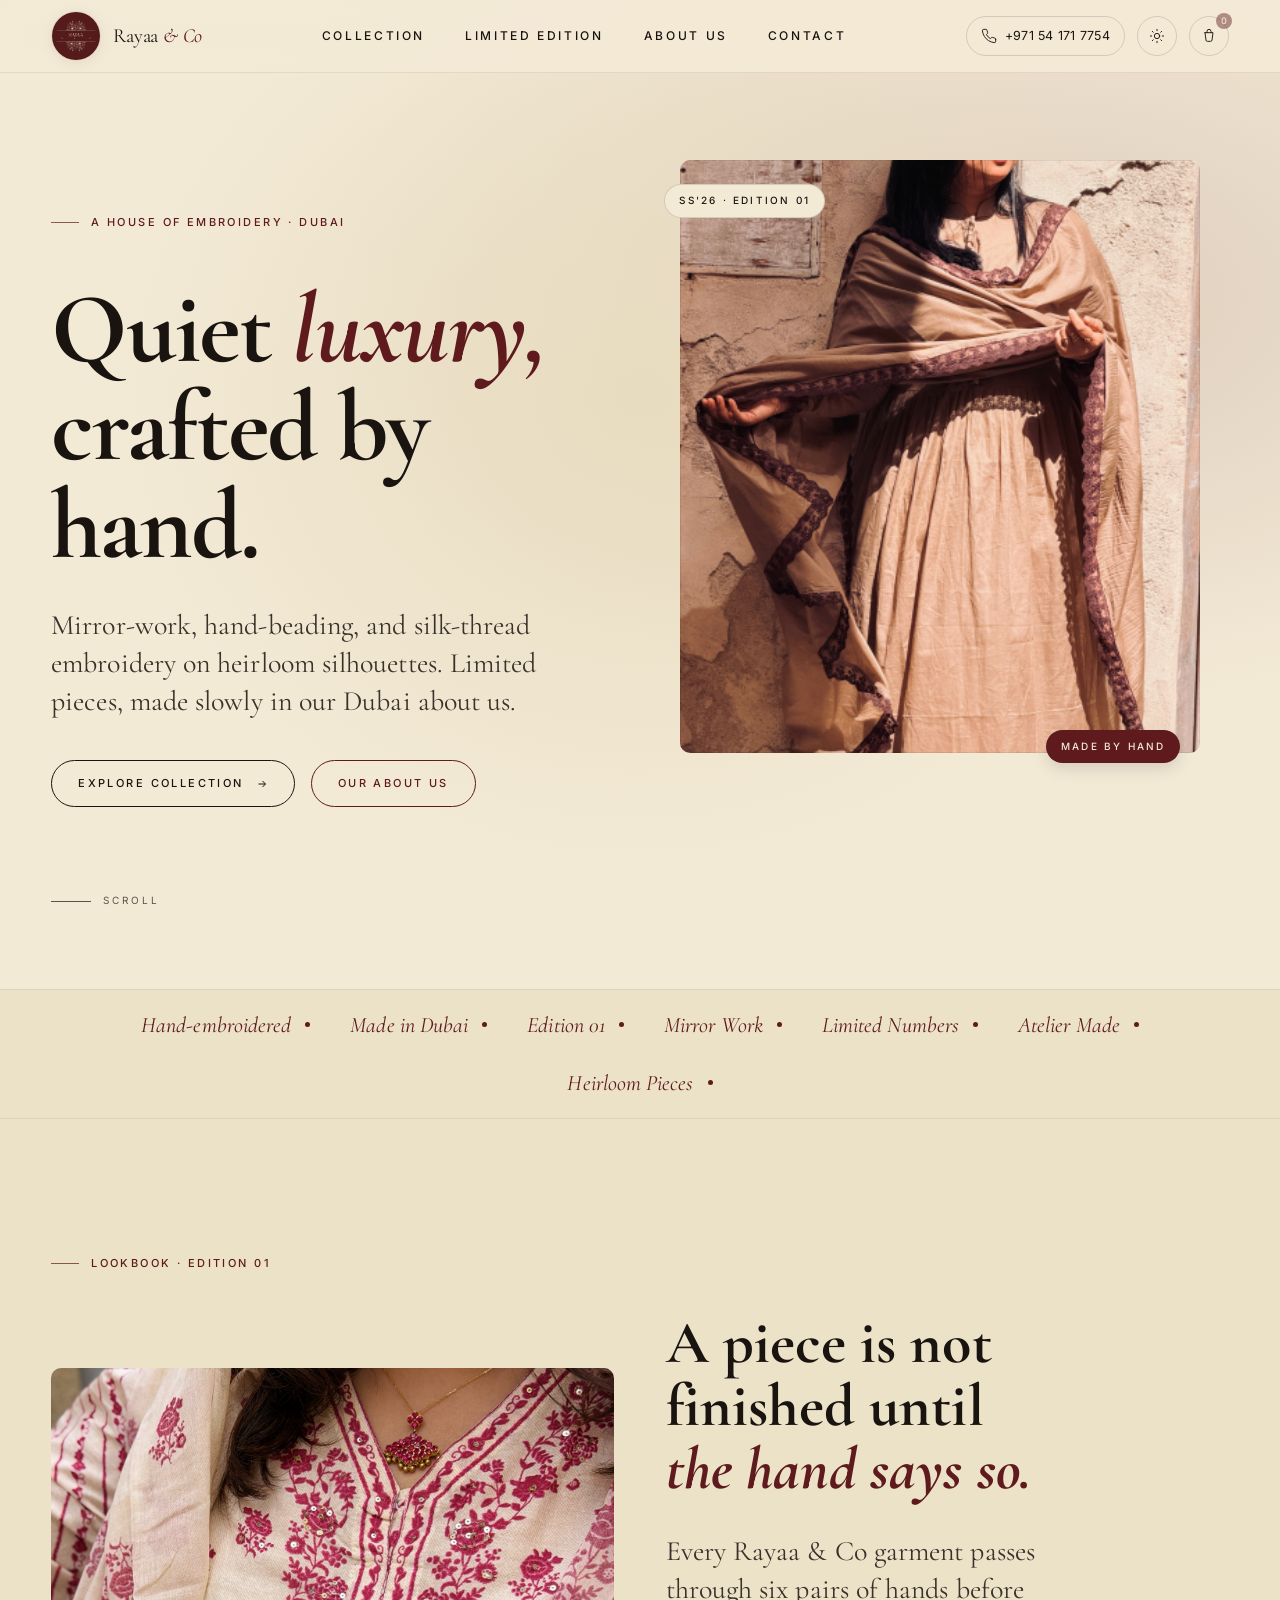
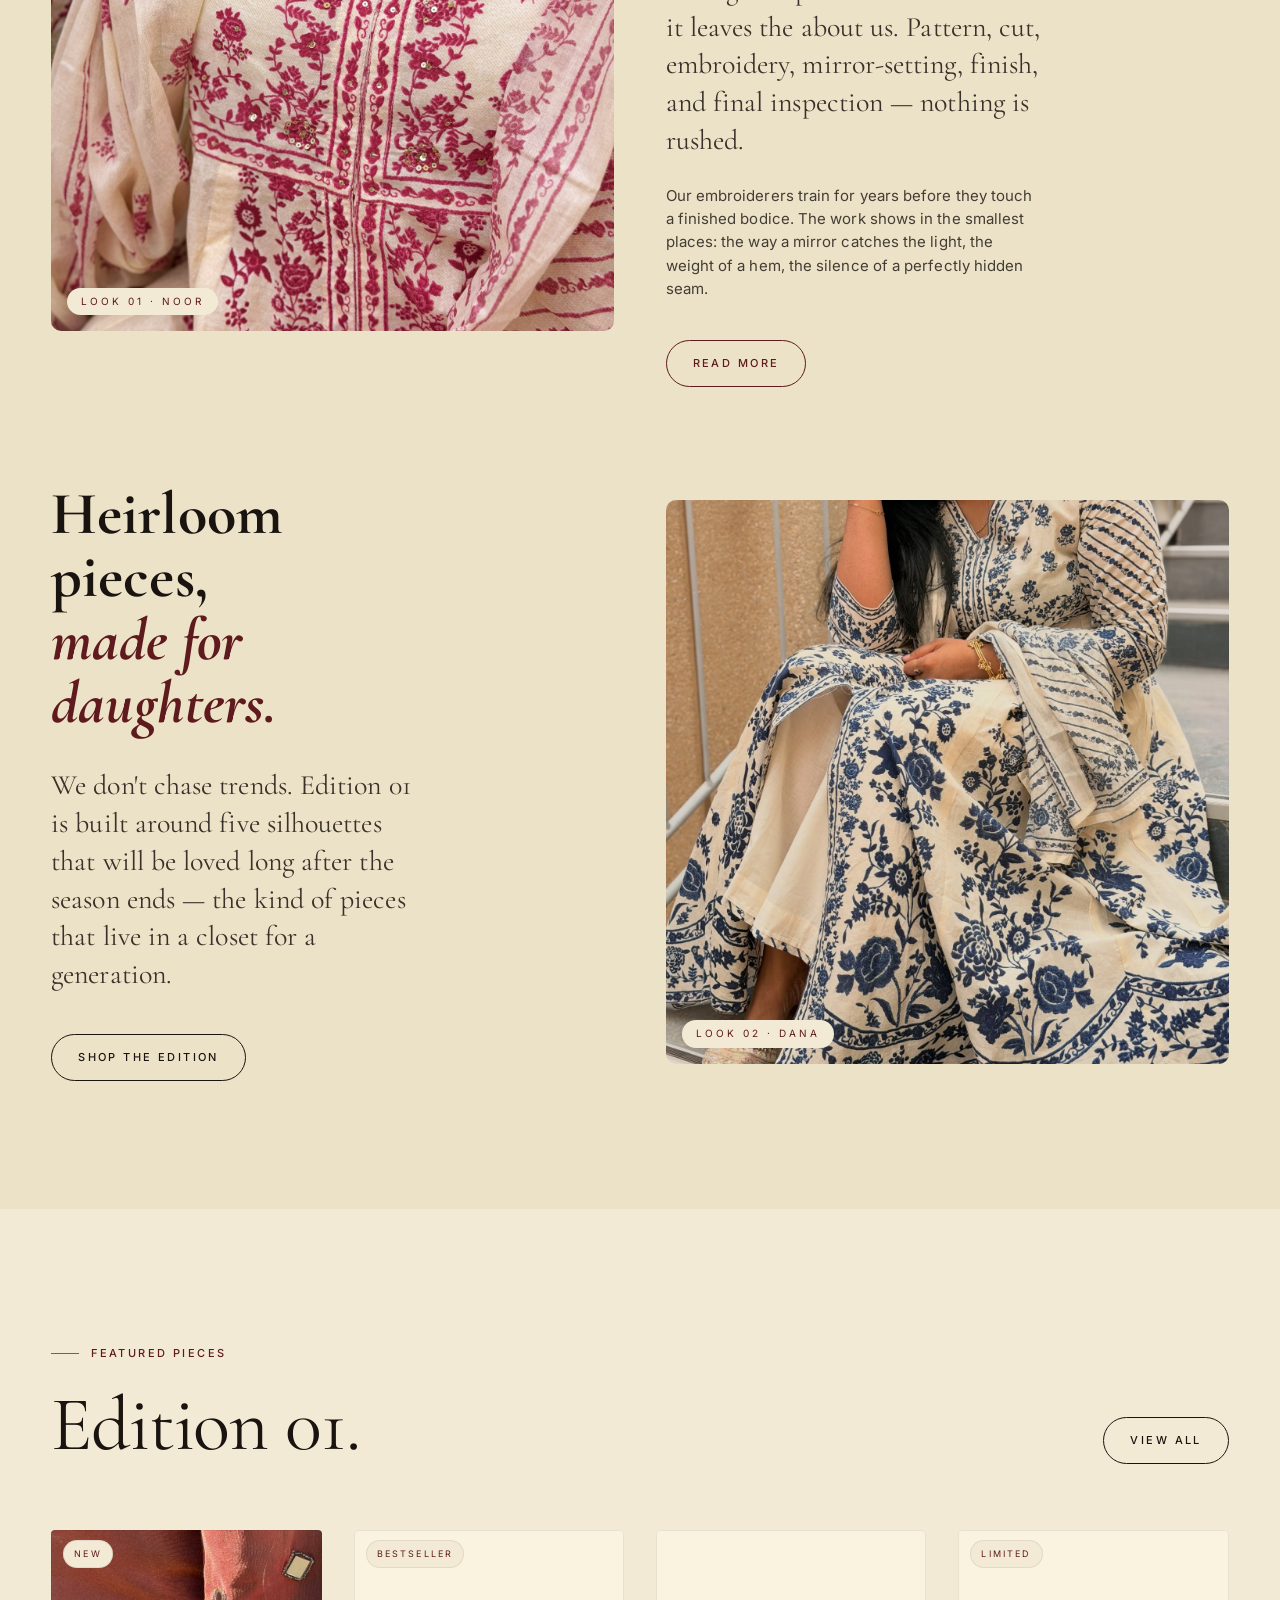
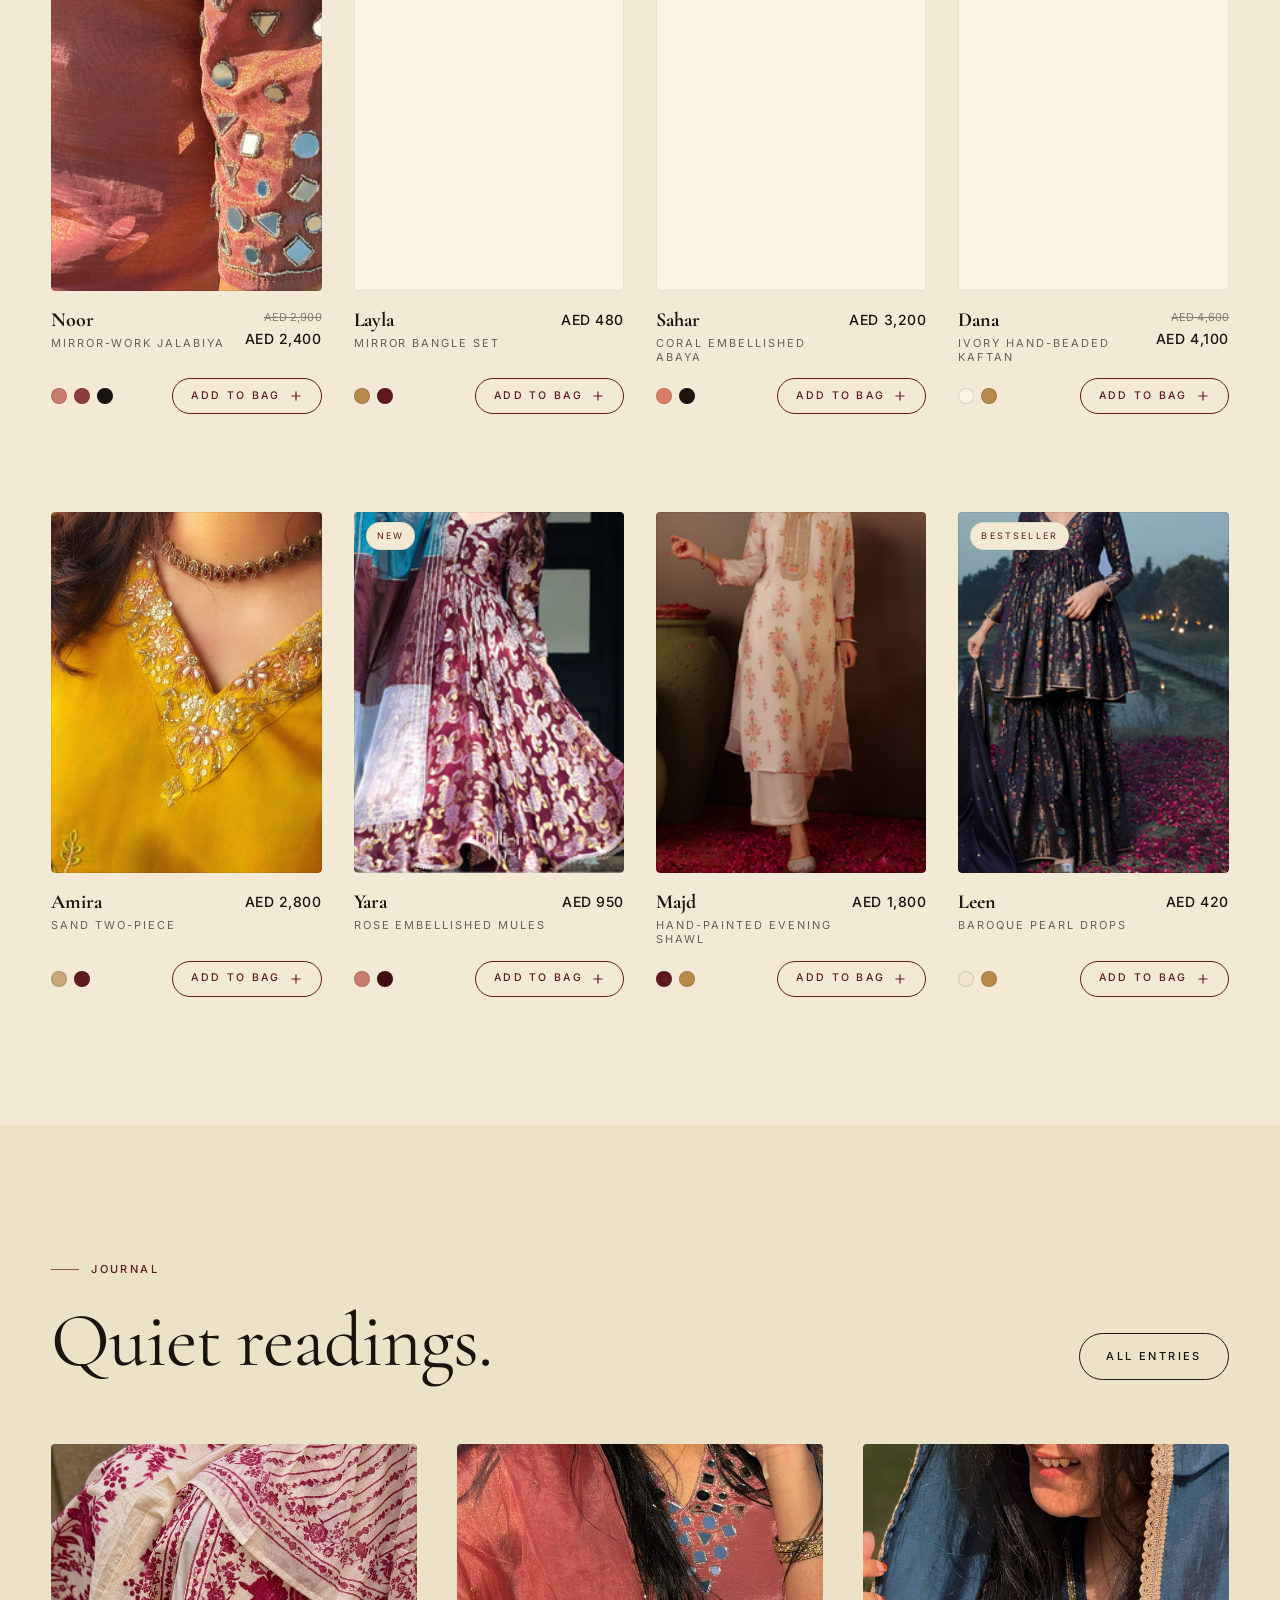
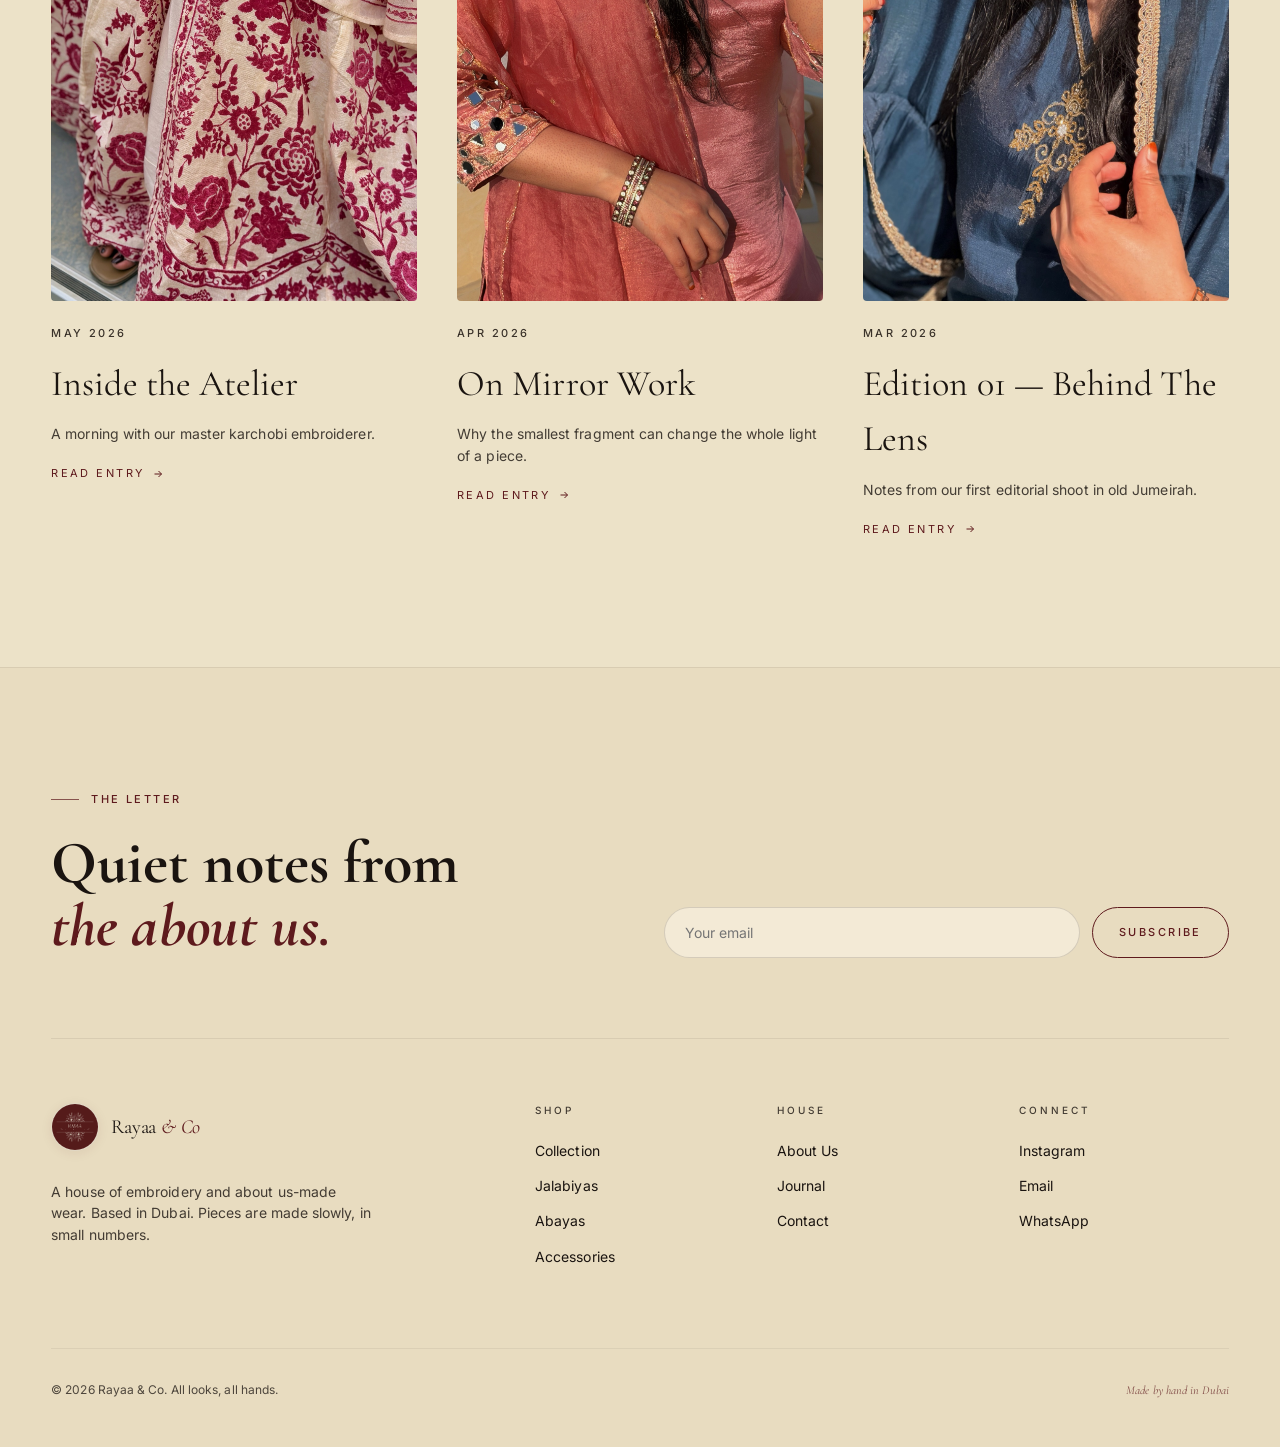
==== commit 5eebc792: "the mail change" ====
--- a/index.html
+++ b/index.html
@@ -182,7 +182,7 @@
           </li>
         </ul>
         <div class="mobile-nav-foot">
-          <a href="mailto:hello@rayaaandco.com">hello@rayaaandco.com</a>
+          <a href="mailto:rayaaandco@gmail.com">rayaaandco@gmail.com</a>
           <a
             class="ig"
             href="https://instagram.com/rayaa_and_co"
@@ -422,7 +422,7 @@
                   >Instagram</a
                 >
               </li>
-              <li><a href="mailto:hello@rayaaandco.com">Email</a></li>
+              <li><a href="mailto:rayaaandco@gmail.com">Email</a></li>
               <li>
                 <a
                   href="https://wa.me/971541717754"
